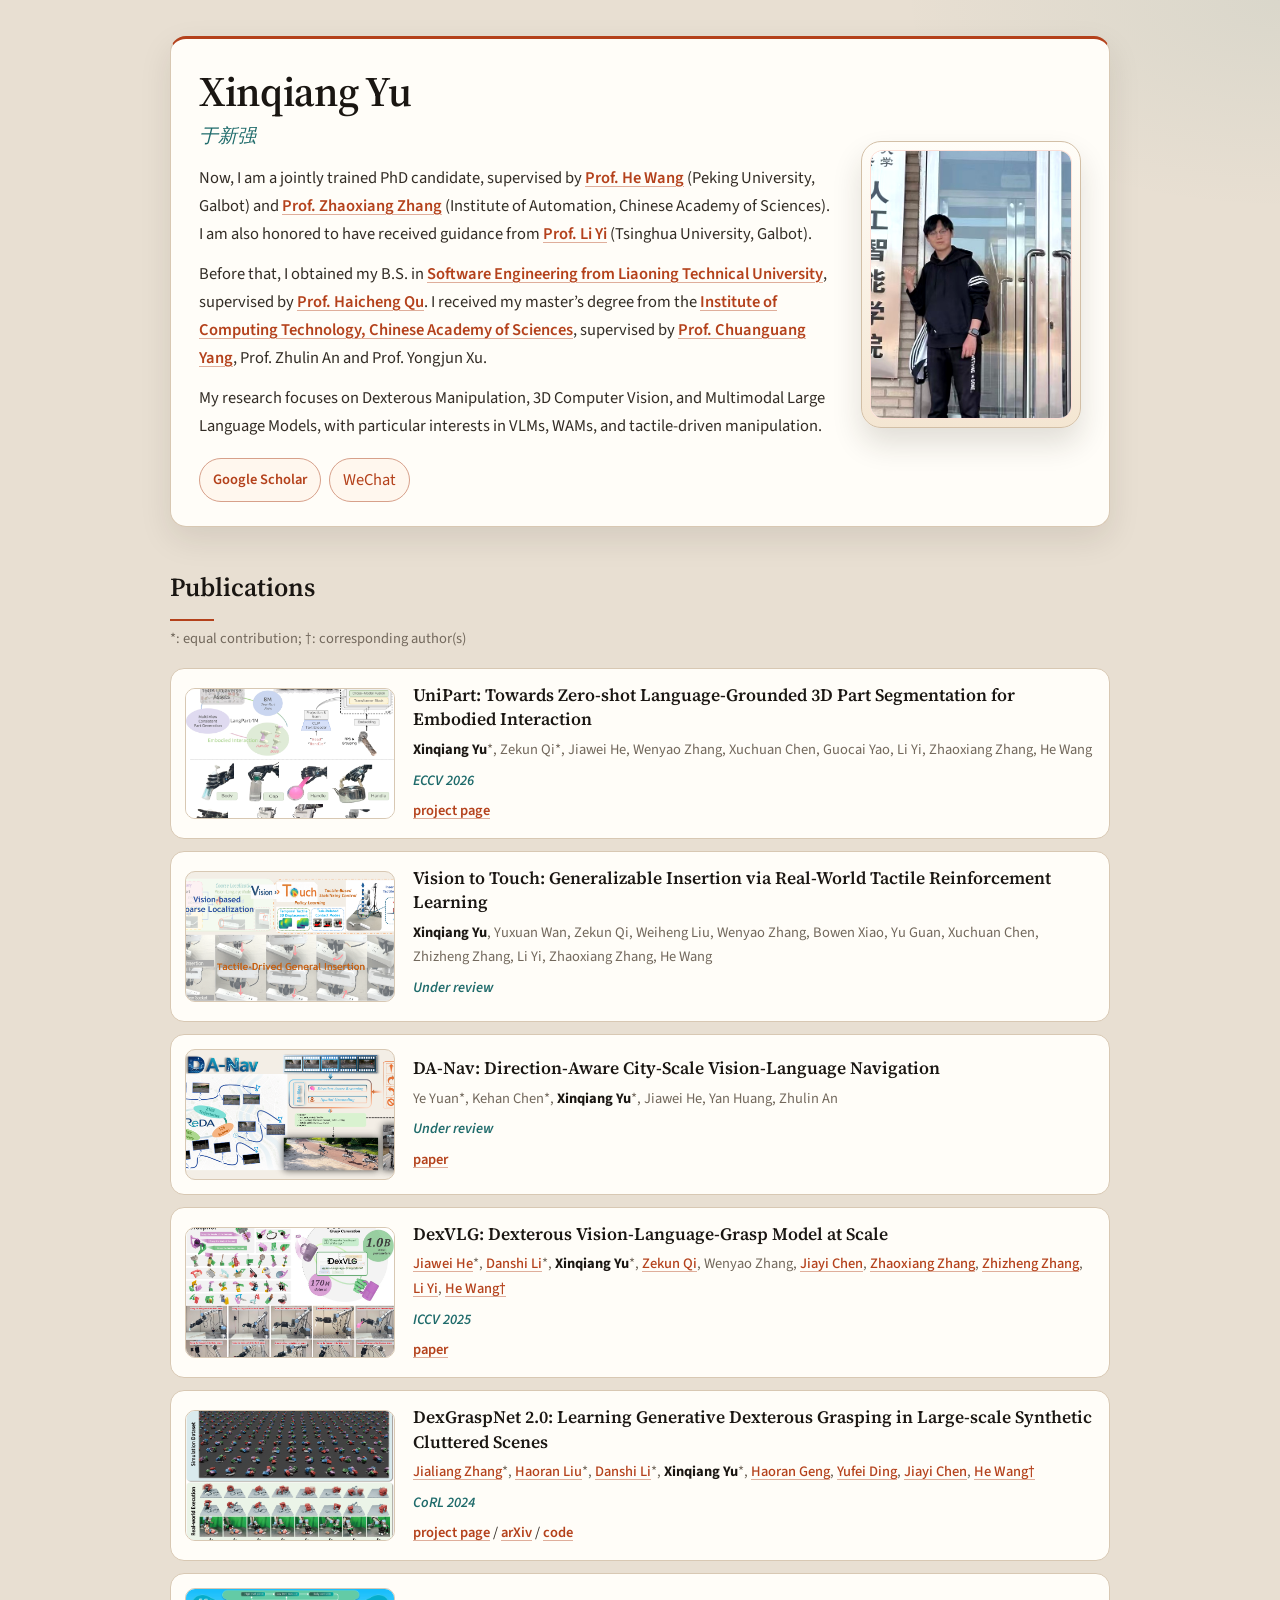
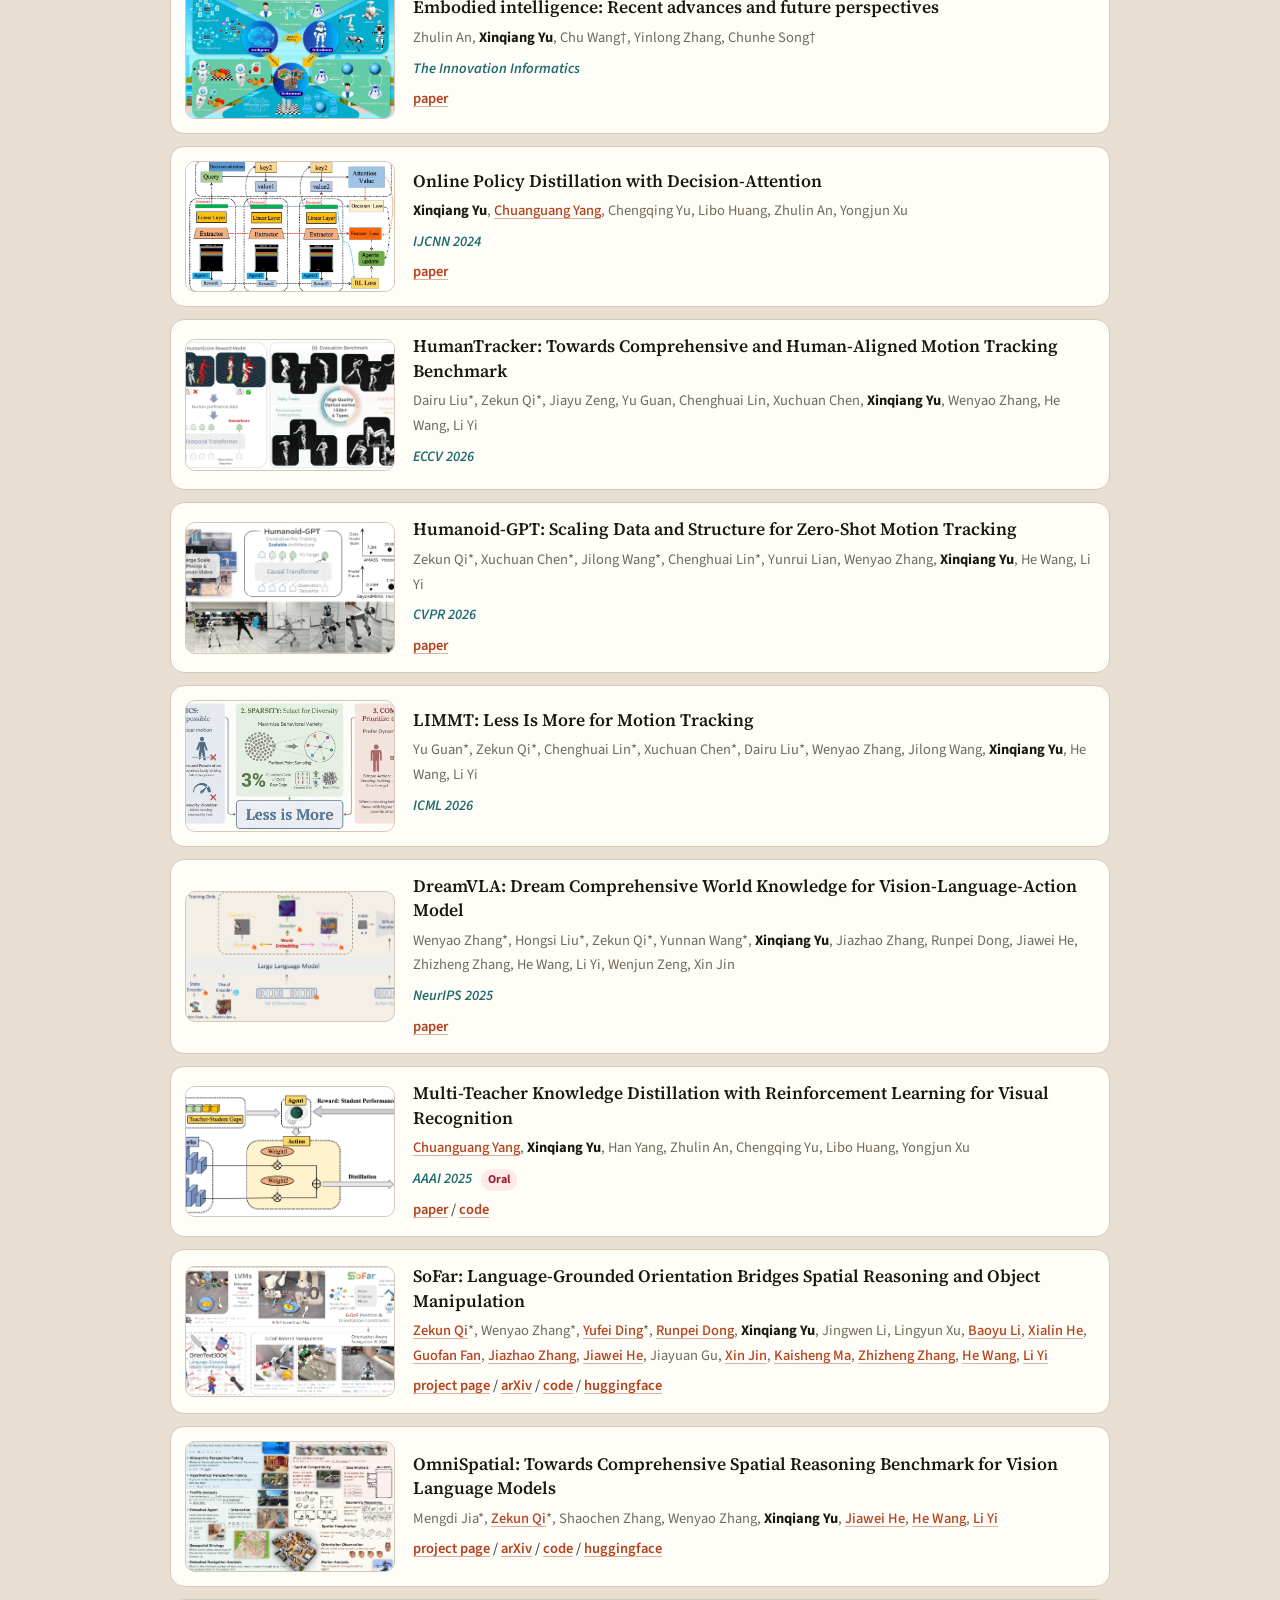
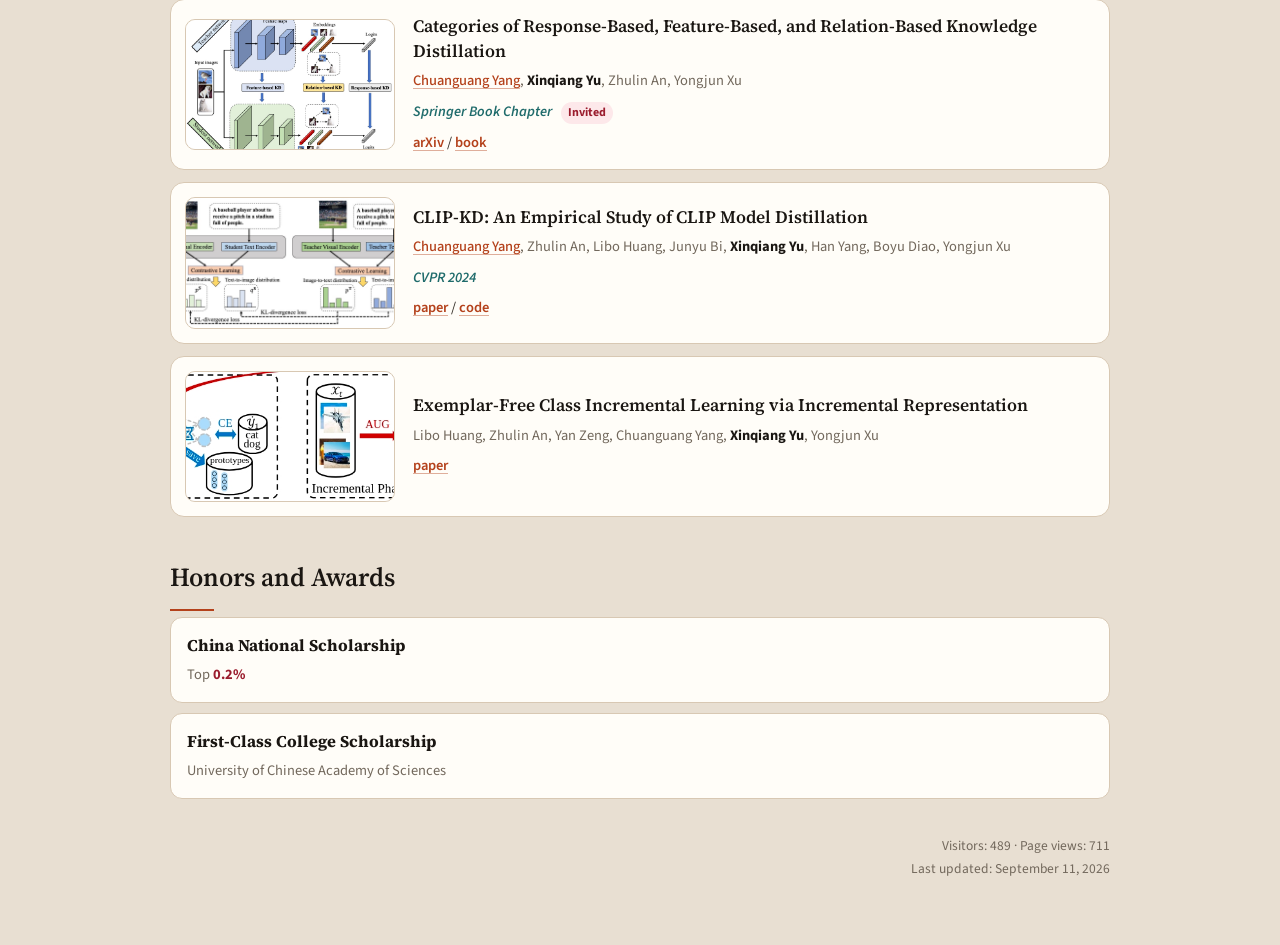
==== index.html @ a18b8868 "Remove the Under review label from SoFar and OmniSpatial. Co-authored-by: Cursor <cursoragent@cursor" ====
<!DOCTYPE html>
<html lang="en">
<head>
  <meta charset="utf-8">
  <meta name="viewport" content="width=device-width, initial-scale=1">
  <title>Xinqiang Yu | 于新强</title>
  <meta name="author" content="Xinqiang Yu">
  <meta name="description" content="Personal homepage of Xinqiang Yu, a jointly trained PhD candidate working on dexterous manipulation, 3D vision, and multimodal models.">
  <link rel="preconnect" href="https://fonts.googleapis.com">
  <link rel="preconnect" href="https://fonts.gstatic.com" crossorigin>
  <link href="https://fonts.googleapis.com/css2?family=Source+Sans+3:ital,wght@0,400;0,600;0,700;1,400&family=Source+Serif+4:opsz,ital,wght@8..60,0,480;8..60,0,600;8..60,0,700;8..60,1,480&display=swap" rel="stylesheet">
  <link rel="stylesheet" href="stylesheet.css?v=8">
</head>
<body>
  <div class="page">
    <header class="hero">
      <div class="bio">
        <h1 class="name">Xinqiang Yu</h1>
        <p class="cname">于新强</p>
        <p>Now, I am a jointly trained PhD candidate, supervised by <a href="https://hughw19.github.io">Prof. He Wang</a> (Peking University, Galbot) and <a href="https://zhaoxiangzhang.net">Prof. Zhaoxiang Zhang</a> (Institute of Automation, Chinese Academy of Sciences). I am also honored to have received guidance from <a href="https://ericyi.github.io/">Prof. Li Yi</a> (Tsinghua University, Galbot).</p>
        <p>Before that, I obtained my B.S. in <a href="https://rjxy.lntu.edu.cn">Software Engineering from Liaoning Technical University</a>, supervised by <a href="https://rjxy.lntu.edu.cn/info/1125/1696.htm">Prof. Haicheng Qu</a>. I received my master’s degree from the <a href="http://www.ict.ac.cn">Institute of Computing Technology, Chinese Academy of Sciences</a>, supervised by <a href="https://winycg.github.io">Prof. Chuanguang Yang</a>, Prof. Zhulin An and Prof. Yongjun Xu.</p>
        <p>My research focuses on Dexterous Manipulation, 3D Computer Vision, and Multimodal Large Language Models, with particular interests in VLMs, WAMs, and tactile-driven manipulation.</p>
        <div class="contacts">
          <a class="chip" href="https://scholar.google.com/citations?user=sD_nRaoAAAAJ&hl=en" target="_blank" rel="noopener">Google Scholar</a>
          <button class="chip" type="button" id="wechat-open">WeChat</button>
        </div>
      </div>
      <aside class="portrait">
        <a class="portrait-frame" href="images/me.jpg"><img class="me" src="images/me-card.jpg" alt="Portrait of Xinqiang Yu"></a>
      </aside>
    </header>

    <section>
      <h2>Publications</h2>
      <p class="hint">*: equal contribution; †: corresponding author(s)</p>

      <article class="paper">
        <img class="thumb" src="images/UniPart.jpg" alt="UniPart">
        <div>
          <span class="papertitle">UniPart: Towards Zero-shot Language-Grounded 3D Part Segmentation for Embodied Interaction</span>
          <p class="paper-authors"><strong>Xinqiang Yu</strong>*, Zekun Qi*, Jiawei He, Wenyao Zhang, Xuchuan Chen, Guocai Yao, Li Yi, Zhaoxiang Zhang, He Wang</p>
          <p class="paper-meta"><span class="venue">ECCV 2026</span></p>
          <p class="paper-links"><a href="https://xinqiangyu.github.io/UniPart/">project page</a></p>
        </div>
      </article>

      <article class="paper">
        <img class="thumb" src="images/v2t.png" alt="Vision to Touch">
        <div>
          <span class="papertitle">Vision to Touch: Generalizable Insertion via Real-World Tactile Reinforcement Learning</span>
          <p class="paper-authors"><strong>Xinqiang Yu</strong>, Yuxuan Wan, Zekun Qi, Weiheng Liu, Wenyao Zhang, Bowen Xiao, Yu Guan, Xuchuan Chen, Zhizheng Zhang, Li Yi, Zhaoxiang Zhang, He Wang</p>
          <p class="paper-meta"><span class="venue">Under review</span></p>
        </div>
      </article>

      <article class="paper">
        <img class="thumb" src="images/da_nav.png" alt="DA-Nav">
        <div>
          <span class="papertitle">DA-Nav: Direction-Aware City-Scale Vision-Language Navigation</span>
          <p class="paper-authors">Ye Yuan*, Kehan Chen*, <strong>Xinqiang Yu</strong>*, Jiawei He, Yan Huang, Zhulin An</p>
          <p class="paper-meta"><span class="venue">Under review</span></p>
          <p class="paper-links"><a href="https://arxiv.org/pdf/2607.11638">paper</a></p>
        </div>
      </article>

      <article class="paper">
        <img class="thumb" src="images/dexvlg.png" alt="DexVLG">
        <div>
          <span class="papertitle">DexVLG: Dexterous Vision-Language-Grasp Model at Scale</span>
          <p class="paper-authors"><a href="https://jiaweihe.com">Jiawei He</a>*, <a href="https://danshi-li.github.io/personal-website/">Danshi Li</a>*, <strong>Xinqiang Yu</strong>*, <a href="https://qizekun.github.io/">Zekun Qi</a>, Wenyao Zhang, <a href="https://jychen18.github.io">Jiayi Chen</a>, <a href="https://zhaoxiangzhang.net">Zhaoxiang Zhang</a>, <a href="https://scholar.google.com/citations?user=X7M0I8kAAAAJ&hl=en">Zhizheng Zhang</a>, <a href="https://ericyi.github.io/">Li Yi</a>, <a href="https://hughw19.github.io/">He Wang†</a></p>
          <p class="paper-meta"><span class="venue">ICCV 2025</span></p>
          <p class="paper-links"><a href="https://arxiv.org/abs/2507.02747">paper</a></p>
        </div>
      </article>

      <article class="paper">
        <img class="thumb" src="images/DexGraspNet2.png" alt="DexGraspNet 2.0">
        <div>
          <span class="papertitle">DexGraspNet 2.0: Learning Generative Dexterous Grasping in Large-scale Synthetic Cluttered Scenes</span>
          <p class="paper-authors"><a href="https://mzhmxzh.github.io/">Jialiang Zhang</a>*, <a href="https://lhrrhl0419.github.io/">Haoran Liu</a>*, <a href="https://danshi-li.github.io/personal-website/">Danshi Li</a>*, <strong>Xinqiang Yu</strong>*, <a href="https://geng-haoran.github.io">Haoran Geng</a>, <a href="https://selina2023.github.io">Yufei Ding</a>, <a href="https://jychen18.github.io">Jiayi Chen</a>, <a href="https://hughw19.github.io/">He Wang†</a></p>
          <p class="paper-meta"><span class="venue">CoRL 2024</span></p>
          <p class="paper-links">
            <a href="https://pku-epic.github.io/DexGraspNet2.0/">project page</a> /
            <a href="https://arxiv.org/abs/2410.23004">arXiv</a> /
            <a href="https://github.com/PKU-EPIC/DexGraspNet2">code</a>
          </p>
        </div>
      </article>

      <article class="paper">
        <img class="thumb" src="images/eat_teaser.png" alt="Embodied intelligence">
        <div>
          <span class="papertitle">Embodied intelligence: Recent advances and future perspectives</span>
          <p class="paper-authors">Zhulin An, <strong>Xinqiang Yu</strong>, Chu Wang†, Yinlong Zhang, Chunhe Song†</p>
          <p class="paper-meta"><span class="venue">The Innovation Informatics</span></p>
          <p class="paper-links"><a href="https://www.the-innovation.org/article/doi/10.59717/j.xinn-inform.2025.100008">paper</a></p>
        </div>
      </article>

      <article class="paper">
        <img class="thumb" src="images/OPD.jpg" alt="Online Policy Distillation">
        <div>
          <span class="papertitle">Online Policy Distillation with Decision-Attention</span>
          <p class="paper-authors"><strong>Xinqiang Yu</strong>, <a href="https://winycg.github.io">Chuanguang Yang</a>, Chengqing Yu, Libo Huang, Zhulin An, Yongjun Xu</p>
          <p class="paper-meta"><span class="venue">IJCNN 2024</span></p>
          <p class="paper-links"><a href="https://arxiv.org/pdf/2406.05488">paper</a></p>
        </div>
      </article>

      <article class="paper">
        <img class="thumb" src="images/HuamnTracker.jpg" alt="HumanTracker">
        <div>
          <span class="papertitle">HumanTracker: Towards Comprehensive and Human-Aligned Motion Tracking Benchmark</span>
          <p class="paper-authors">Dairu Liu*, Zekun Qi*, Jiayu Zeng, Yu Guan, Chenghuai Lin, Xuchuan Chen, <strong>Xinqiang Yu</strong>, Wenyao Zhang, He Wang, Li Yi</p>
          <p class="paper-meta"><span class="venue">ECCV 2026</span></p>
        </div>
      </article>

      <article class="paper">
        <img class="thumb" src="images/humanoidgpt.jpg" alt="Humanoid-GPT">
        <div>
          <span class="papertitle">Humanoid-GPT: Scaling Data and Structure for Zero-Shot Motion Tracking</span>
          <p class="paper-authors">Zekun Qi*, Xuchuan Chen*, Jilong Wang*, Chenghuai Lin*, Yunrui Lian, Wenyao Zhang, <strong>Xinqiang Yu</strong>, He Wang, Li Yi</p>
          <p class="paper-meta"><span class="venue">CVPR 2026</span></p>
          <p class="paper-links"><a href="https://arxiv.org/pdf/2606.03985">paper</a></p>
        </div>
      </article>

      <article class="paper">
        <img class="thumb" src="images/limmit.jpg" alt="LIMMT">
        <div>
          <span class="papertitle">LIMMT: Less Is More for Motion Tracking</span>
          <p class="paper-authors">Yu Guan*, Zekun Qi*, Chenghuai Lin*, Xuchuan Chen*, Dairu Liu*, Wenyao Zhang, Jilong Wang, <strong>Xinqiang Yu</strong>, He Wang, Li Yi</p>
          <p class="paper-meta"><span class="venue">ICML 2026</span></p>
        </div>
      </article>

      <article class="paper">
        <img class="thumb" src="images/dreamvla.png" alt="DreamVLA">
        <div>
          <span class="papertitle">DreamVLA: Dream Comprehensive World Knowledge for Vision-Language-Action Model</span>
          <p class="paper-authors">Wenyao Zhang*, Hongsi Liu*, Zekun Qi*, Yunnan Wang*, <strong>Xinqiang Yu</strong>, Jiazhao Zhang, Runpei Dong, Jiawei He, Zhizheng Zhang, He Wang, Li Yi, Wenjun Zeng, Xin Jin</p>
          <p class="paper-meta"><span class="venue">NeurIPS 2025</span></p>
          <p class="paper-links"><a href="https://arxiv.org/abs/2507.04447">paper</a></p>
        </div>
      </article>

      <article class="paper">
        <img class="thumb" src="images/MTKD_RL.png" alt="MTKD-RL">
        <div>
          <span class="papertitle">Multi-Teacher Knowledge Distillation with Reinforcement Learning for Visual Recognition</span>
          <p class="paper-authors"><a href="https://winycg.github.io">Chuanguang Yang</a>, <strong>Xinqiang Yu</strong>, Han Yang, Zhulin An, Chengqing Yu, Libo Huang, Yongjun Xu</p>
          <p class="paper-meta"><span class="venue">AAAI 2025</span> <span class="tag">Oral</span></p>
          <p class="paper-links">
            <a href="https://ojs.aaai.org/index.php/AAAI/article/view/32990/35145">paper</a> /
            <a href="https://github.com/winycg/MTKD-RL">code</a>
          </p>
        </div>
      </article>

      <article class="paper">
        <img class="thumb" src="images/sofar.png" alt="SoFar">
        <div>
          <span class="papertitle">SoFar: Language-Grounded Orientation Bridges Spatial Reasoning and Object Manipulation</span>
          <p class="paper-authors"><a href="https://qizekun.github.io/">Zekun Qi</a>*, Wenyao Zhang*, <a href="https://selina2023.github.io/">Yufei Ding</a>*, <a href="https://runpeidong.web.illinois.edu/">Runpei Dong</a>, <strong>Xinqiang Yu</strong>, Jingwen Li, Lingyun Xu, <a href="https://baoyuli.github.io/">Baoyu Li</a>, <a href="https://xialin-he.github.io/">Xialin He</a>, <a href="https://github.com/Asterisci/">Guofan Fan</a>, <a href="https://jzhzhang.github.io/">Jiazhao Zhang</a>, <a href="https://jiaweihe.com">Jiawei He</a>, Jiayuan Gu, <a href="http://home.ustc.edu.cn/~jinxustc/">Xin Jin</a>, <a href="http://group.iiis.tsinghua.edu.cn/~maks/leader.html">Kaisheng Ma</a>, <a href="https://scholar.google.com/citations?user=X7M0I8kAAAAJ&hl=en">Zhizheng Zhang</a>, <a href="https://hughw19.github.io/">He Wang</a>, <a href="https://ericyi.github.io/">Li Yi</a></p>
          <p class="paper-links">
            <a href="https://qizekun.github.io/sofar/">project page</a> /
            <a href="https://arxiv.org/abs/2502.13143">arXiv</a> /
            <a href="https://github.com/qizekun/SoFar">code</a> /
            <a href="https://huggingface.co/collections/qizekun/sofar-67b511129d3146d28cea9920">huggingface</a>
          </p>
        </div>
      </article>

      <article class="paper">
        <img class="thumb" src="images/omnispatial.jpg" alt="OmniSpatial">
        <div>
          <span class="papertitle">OmniSpatial: Towards Comprehensive Spatial Reasoning Benchmark for Vision Language Models</span>
          <p class="paper-authors">Mengdi Jia*, <a href="https://qizekun.github.io">Zekun Qi</a>*, Shaochen Zhang, Wenyao Zhang, <strong>Xinqiang Yu</strong>, <a href="https://jiaweihe.com">Jiawei He</a>, <a href="https://hughw19.github.io/">He Wang</a>, <a href="https://ericyi.github.io/">Li Yi</a></p>
          <p class="paper-links">
            <a href="https://qizekun.github.io/omnispatial/">project page</a> /
            <a href="https://arxiv.org/abs/2506.03135">arXiv</a> /
            <a href="https://github.com/qizekun/OmniSpatial">code</a> /
            <a href="https://huggingface.co/datasets/qizekun/OmniSpatial">huggingface</a>
          </p>
        </div>
      </article>

      <article class="paper">
        <img class="thumb" src="images/Springer_2023_survey.jpg" alt="Knowledge distillation survey">
        <div>
          <span class="papertitle">Categories of Response-Based, Feature-Based, and Relation-Based Knowledge Distillation</span>
          <p class="paper-authors"><a href="https://winycg.github.io">Chuanguang Yang</a>, <strong>Xinqiang Yu</strong>, Zhulin An, Yongjun Xu</p>
          <p class="paper-meta"><span class="venue">Springer Book Chapter</span> <span class="tag">Invited</span></p>
          <p class="paper-links">
            <a href="https://arxiv.org/pdf/2306.10687.pdf">arXiv</a> /
            <a href="https://link.springer.com/book/10.1007/978-3-031-32095-8">book</a>
          </p>
        </div>
      </article>

      <article class="paper">
        <img class="thumb" src="images/CLIP_KD.jpg" alt="CLIP-KD">
        <div>
          <span class="papertitle">CLIP-KD: An Empirical Study of CLIP Model Distillation</span>
          <p class="paper-authors"><a href="https://winycg.github.io">Chuanguang Yang</a>, Zhulin An, Libo Huang, Junyu Bi, <strong>Xinqiang Yu</strong>, Han Yang, Boyu Diao, Yongjun Xu</p>
          <p class="paper-meta"><span class="venue">CVPR 2024</span></p>
          <p class="paper-links">
            <a href="https://openaccess.thecvf.com/content/CVPR2024/papers/Yang_CLIP-KD_An_Empirical_Study_of_CLIP_Model_Distillation_CVPR_2024_paper.pdf">paper</a> /
            <a href="https://github.com/winycg/CLIP-KD">code</a>
          </p>
        </div>
      </article>

      <article class="paper">
        <img class="thumb" src="images/IL.png" alt="Incremental Representation">
        <div>
          <span class="papertitle">Exemplar-Free Class Incremental Learning via Incremental Representation</span>
          <p class="paper-authors">Libo Huang, Zhulin An, Yan Zeng, Chuanguang Yang, <strong>Xinqiang Yu</strong>, Yongjun Xu</p>
          <p class="paper-links"><a href="https://arxiv.org/pdf/2403.16221">paper</a></p>
        </div>
      </article>
    </section>

    <section>
      <h2>Honors and Awards</h2>
      <div class="awards">
        <div class="award">
          <b>China National Scholarship</b>
          <span>Top <span class="hot">0.2%</span></span>
        </div>
        <div class="award">
          <b>First-Class College Scholarship</b>
          <span>University of Chinese Academy of Sciences</span>
        </div>
      </div>
    </section>

    <footer>
      Visitors: <span id="busuanzi_value_site_uv">--</span> ·
      Page views: <span id="busuanzi_value_site_pv">--</span><br>
      Last updated: September 11, 2026
    </footer>
  </div>

  <div class="wechat-modal" id="wechat-modal" hidden>
    <div class="wechat-dialog" role="dialog" aria-modal="true" aria-labelledby="wechat-title">
      <button class="wechat-close" type="button" id="wechat-close" aria-label="Close">×</button>
      <p id="wechat-title">WeChat</p>
      <img src="images/wechat.jpg" alt="WeChat QR code of Xinqiang Yu">
      <span>Scan to add me on WeChat</span>
    </div>
  </div>

  <script>
    (function () {
      var modal = document.getElementById("wechat-modal");
      var openBtn = document.getElementById("wechat-open");
      var closeBtn = document.getElementById("wechat-close");
      function openModal() { modal.hidden = false; }
      function closeModal() { modal.hidden = true; }
      openBtn.addEventListener("click", openModal);
      closeBtn.addEventListener("click", closeModal);
      modal.addEventListener("click", function (event) {
        if (event.target === modal) closeModal();
      });
      document.addEventListener("keydown", function (event) {
        if (event.key === "Escape") closeModal();
      });
    })();
  </script>
  <script>
    (function () {
      var uv = document.getElementById("busuanzi_value_site_uv");
      var pv = document.getElementById("busuanzi_value_site_pv");
      // Busuanzi keys by hostname; 127.0.0.1 is a shared public bucket.
      if (location.hostname !== "xinqiangyu.github.io") {
        if (uv) uv.textContent = "489";
        if (pv) pv.textContent = "711";
        return;
      }
      var s = document.createElement("script");
      s.async = true;
      s.src = "//busuanzi.ibruce.info/busuanzi/2.3/busuanzi.pure.mini.js";
      document.body.appendChild(s);
    })();
  </script>
</body>
</html>
---- stylesheet.css ----
:root {
  --paper: #e8dfd2;
  --card: #fffdf8;
  --ink: #1a1612;
  --body: #322c25;
  --muted: #72685c;
  --line: #d8c8b3;
  --link: #b4411b;
  --link-hover: #7d2c12;
  --accent: #1f6b6b;
  --accent-soft: #e7f2f1;
  --chip: #fff7ee;
  --good: #9b1d2e;
  --shadow: rgba(42, 32, 22, 0.1);
}

* { box-sizing: border-box; }

html, body {
  margin: 0;
  padding: 0;
  background-color: var(--paper);
  background-image:
    radial-gradient(900px 460px at 0% -8%, rgba(180, 65, 27, 0.08), transparent 55%),
    radial-gradient(760px 420px at 100% 0%, rgba(31, 107, 107, 0.07), transparent 50%);
  color: var(--body);
  font-family: "Source Sans 3", "Helvetica Neue", Helvetica, Arial, sans-serif;
  font-size: 16.5px;
  line-height: 1.7;
}

a {
  color: var(--link);
  font-weight: 500;
  text-decoration: underline;
  text-decoration-color: rgba(180, 65, 27, 0.42);
  text-decoration-thickness: 1px;
  text-underline-offset: 3px;
}

.bio a,
.paper-links a {
  font-weight: 600;
}

a:hover {
  color: var(--link-hover);
  text-decoration-color: currentColor;
}

.page {
  max-width: 980px;
  margin: 0 auto;
  padding: 36px 20px 64px;
}

.hero {
  display: grid;
  grid-template-columns: minmax(0, 1fr) 220px;
  gap: 28px;
  align-items: center;
  background: var(--card);
  border: 1px solid var(--line);
  border-top: 3px solid var(--link);
  border-radius: 16px;
  padding: 28px 28px 24px;
  box-shadow: 0 12px 32px var(--shadow);
}

.name {
  font-family: "Source Serif 4", Georgia, "Times New Roman", serif;
  font-size: clamp(32px, 4vw, 42px);
  font-weight: 600;
  line-height: 1.15;
  letter-spacing: -0.02em;
  color: var(--ink);
  margin: 0 0 4px;
}

.cname {
  font-family: "Source Serif 4", Georgia, serif;
  font-style: italic;
  font-size: 19px;
  color: var(--accent);
  margin: 0 0 18px;
}

.bio p {
  margin: 0 0 12px;
}

.bio p:last-child { margin-bottom: 0; }

.contacts {
  display: flex;
  flex-wrap: wrap;
  gap: 8px;
  margin-top: 18px;
}

.chip {
  display: inline-flex;
  align-items: center;
  gap: 7px;
  padding: 7px 13px;
  border-radius: 999px;
  background: var(--chip);
  border: 1px solid #d7a08a;
  color: var(--link);
  font-weight: 600;
  font-size: 14.5px;
  text-decoration: none;
}

button.chip {
  font: inherit;
  cursor: pointer;
}

.chip:hover {
  background: var(--link);
  border-color: var(--link);
  color: #fff;
  text-decoration: none;
}

.portrait {
  text-align: center;
}

.portrait-frame {
  display: block;
  padding: 8px;
  color: inherit;
  text-decoration: none;
  background: linear-gradient(180deg, #fffdf8 0%, #f4e6d2 100%);
  border: 1px solid #d2bfa6;
  border-radius: 20px;
  box-shadow:
    0 1px 0 rgba(255, 253, 248, 0.9) inset,
    0 16px 30px rgba(42, 32, 22, 0.14);
}

.portrait img.me {
  width: 100%;
  aspect-ratio: 3 / 4;
  object-fit: cover;
  object-position: center 18%;
  display: block;
  border-radius: 13px;
  border: 1px solid rgba(180, 65, 27, 0.22);
  background: #fff;
  filter: contrast(1.05) saturate(1.06) brightness(1.03);
}

.wechat-modal {
  position: fixed;
  inset: 0;
  z-index: 20;
  display: flex;
  align-items: center;
  justify-content: center;
  padding: 20px;
  background: rgba(26, 22, 18, 0.48);
}

.wechat-modal[hidden] { display: none; }

.wechat-dialog {
  position: relative;
  width: min(320px, 100%);
  background: var(--card);
  border-radius: 16px;
  padding: 22px 20px 18px;
  text-align: center;
  box-shadow: 0 16px 40px rgba(26, 22, 18, 0.22);
}

.wechat-dialog p {
  margin: 0 0 12px;
  font-family: "Source Serif 4", Georgia, serif;
  font-weight: 700;
  color: var(--ink);
}

.wechat-dialog img {
  width: 100%;
  display: block;
  border-radius: 10px;
}

.wechat-dialog span {
  display: block;
  margin-top: 10px;
  color: var(--muted);
  font-size: 14px;
}

.wechat-close {
  position: absolute;
  top: 8px;
  right: 10px;
  border: 0;
  background: transparent;
  font-size: 24px;
  line-height: 1;
  color: var(--muted);
  cursor: pointer;
}

section {
  margin-top: 38px;
}

h2 {
  font-family: "Source Serif 4", Georgia, serif;
  font-size: 26px;
  font-weight: 600;
  color: var(--ink);
  margin: 0 0 6px;
  padding-bottom: 0;
  border-bottom: 0;
}

h2::after {
  content: "";
  display: block;
  width: 44px;
  height: 2px;
  margin-top: 10px;
  background: var(--link);
}

.hint {
  color: var(--muted);
  font-size: 14.5px;
  margin: 0 0 16px;
}

.paper {
  display: grid;
  grid-template-columns: 210px minmax(0, 1fr);
  gap: 18px;
  align-items: center;
  background: var(--card);
  border: 1px solid var(--line);
  border-radius: 14px;
  padding: 14px;
  margin: 0 0 12px;
  transition: box-shadow .18s ease, transform .18s ease;
}

.paper:hover {
  box-shadow: 0 12px 26px var(--shadow);
  transform: translateY(-1px);
}

.paper img.thumb {
  width: 100%;
  aspect-ratio: 16 / 10;
  object-fit: cover;
  border-radius: 10px;
  border: 1px solid var(--line);
  background: #f3eee6;
}

.papertitle {
  display: block;
  font-family: "Source Serif 4", Georgia, serif;
  font-weight: 600;
  font-size: 17.5px;
  line-height: 1.4;
  color: var(--ink);
  margin-bottom: 6px;
}

.paper-authors, .paper-meta {
  margin: 0 0 6px;
  color: var(--muted);
  font-size: 14.5px;
}

.paper-authors strong { color: var(--ink); font-weight: 700; }

.venue {
  color: var(--accent);
  font-style: italic;
  font-weight: 600;
}

.tag {
  display: inline-block;
  margin-left: 6px;
  padding: 1px 7px;
  border-radius: 999px;
  background: #fde8ea;
  color: var(--good);
  font-size: 12px;
  font-weight: 700;
  font-style: normal;
}

.paper-links {
  margin: 4px 0 0;
  font-size: 14.5px;
}

.awards {
  display: grid;
  gap: 10px;
}

.award {
  background: var(--card);
  border: 1px solid var(--line);
  border-radius: 12px;
  padding: 14px 16px;
}

.award b {
  display: block;
  color: var(--ink);
  font-family: "Source Serif 4", Georgia, serif;
}

.award span { color: var(--muted); font-size: 14.5px; }
.award .hot { color: var(--good); font-weight: 700; }

footer {
  margin-top: 36px;
  color: var(--muted);
  font-size: 13.5px;
  text-align: right;
}

@media (max-width: 760px) {
  .hero, .paper {
    grid-template-columns: 1fr;
  }

  .portrait {
    max-width: 240px;
    margin: 0 auto;
  }
}
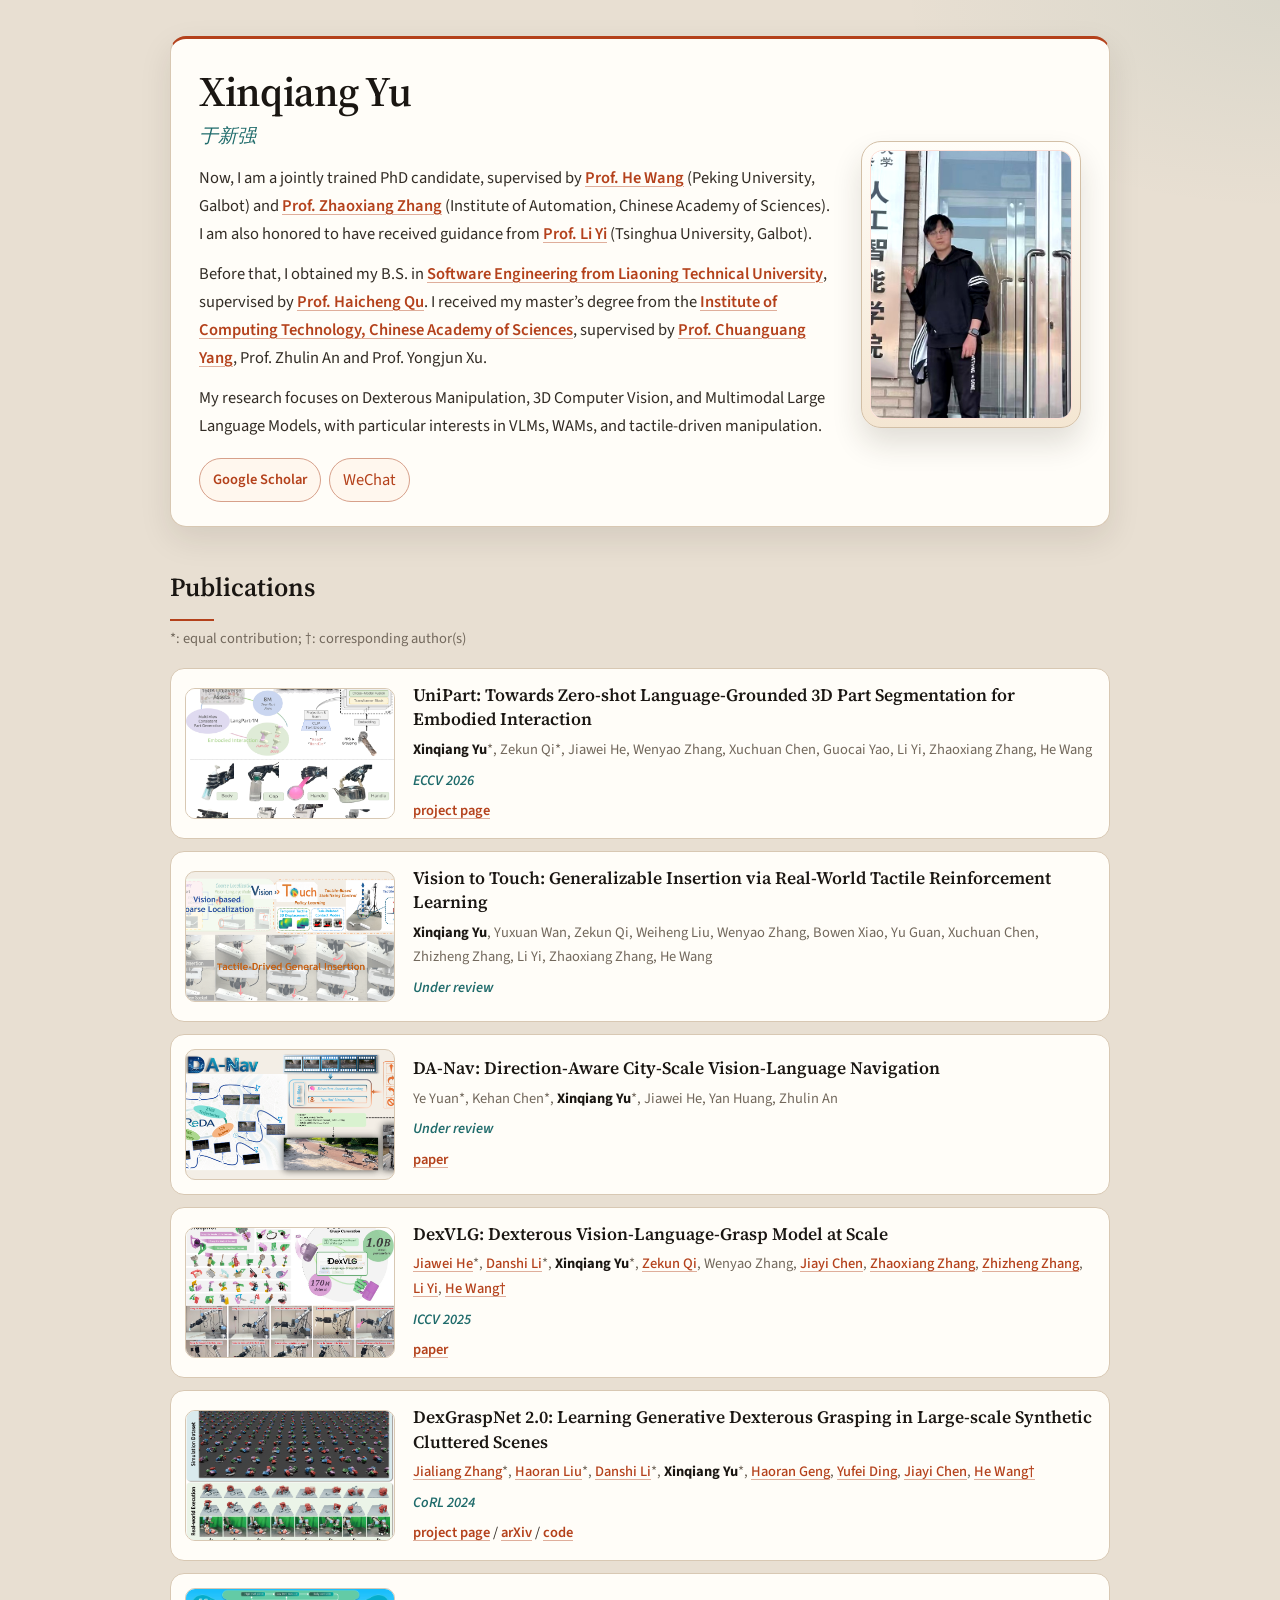
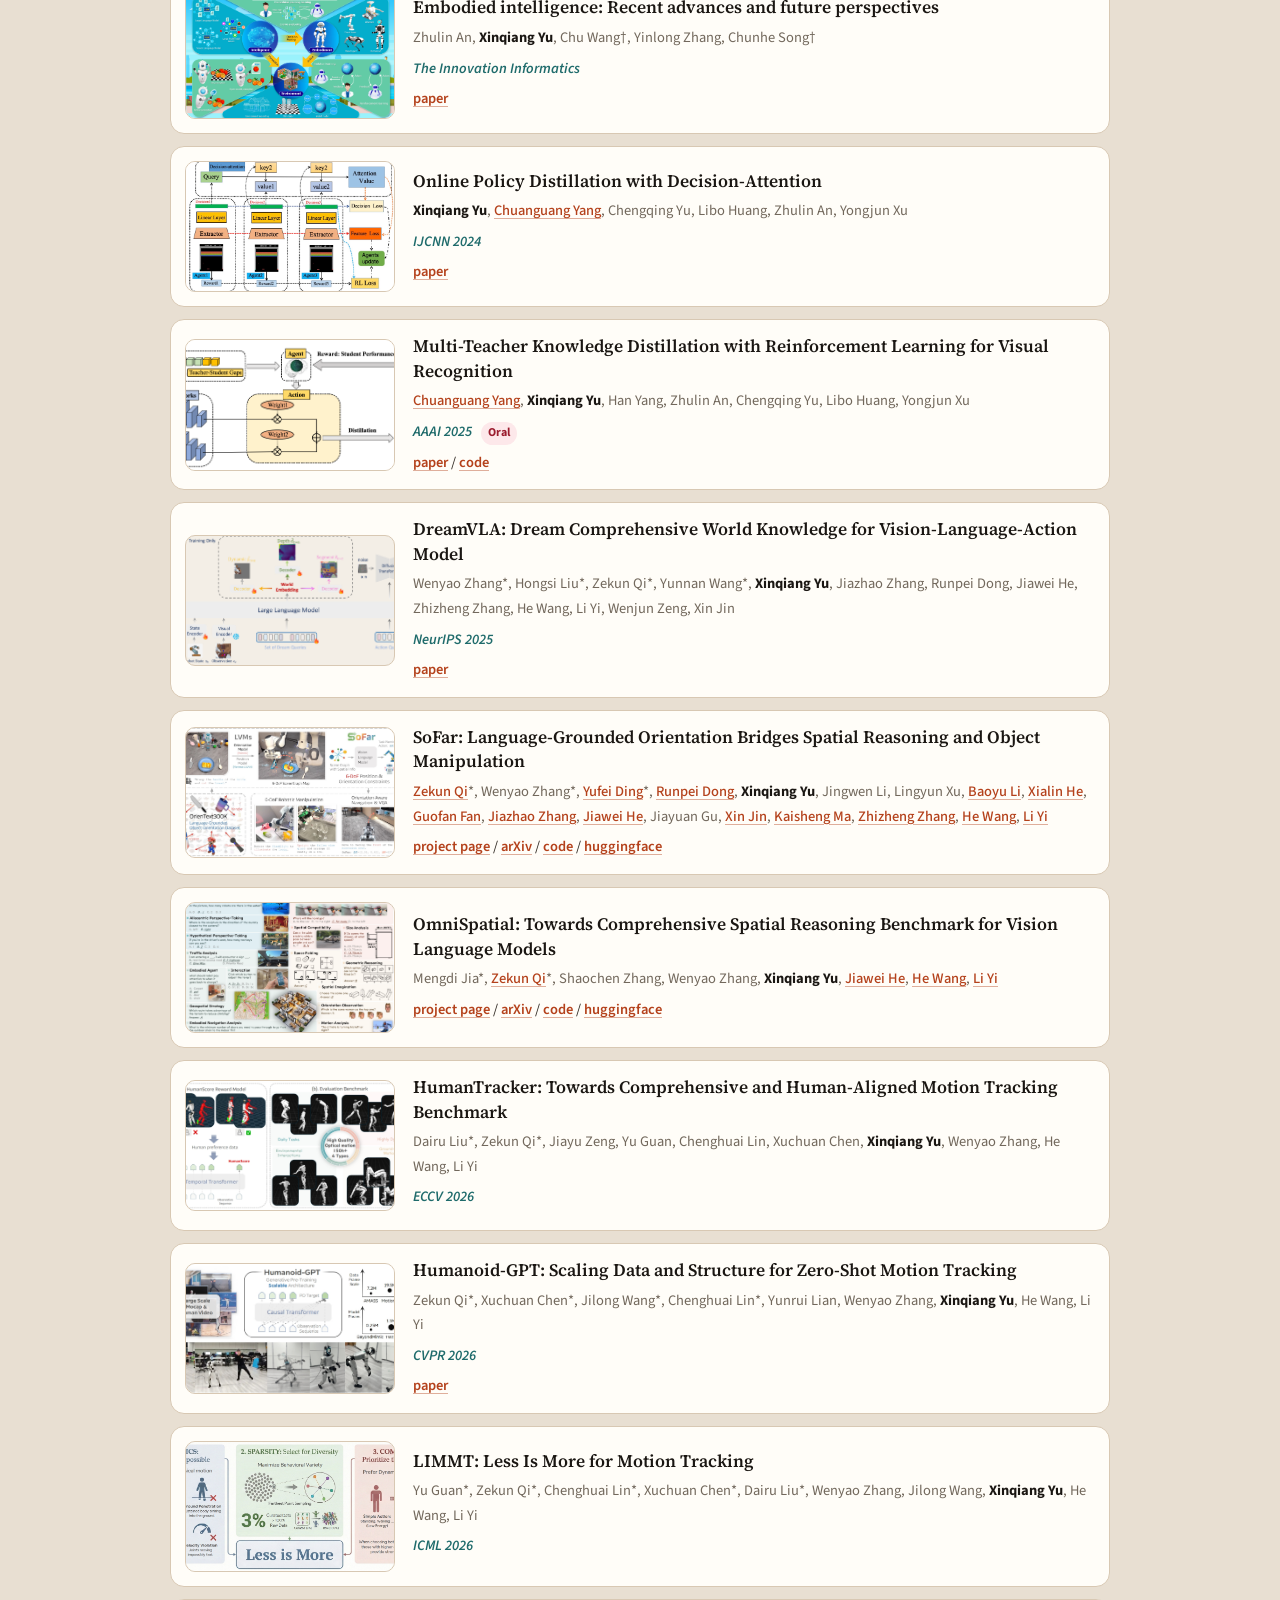
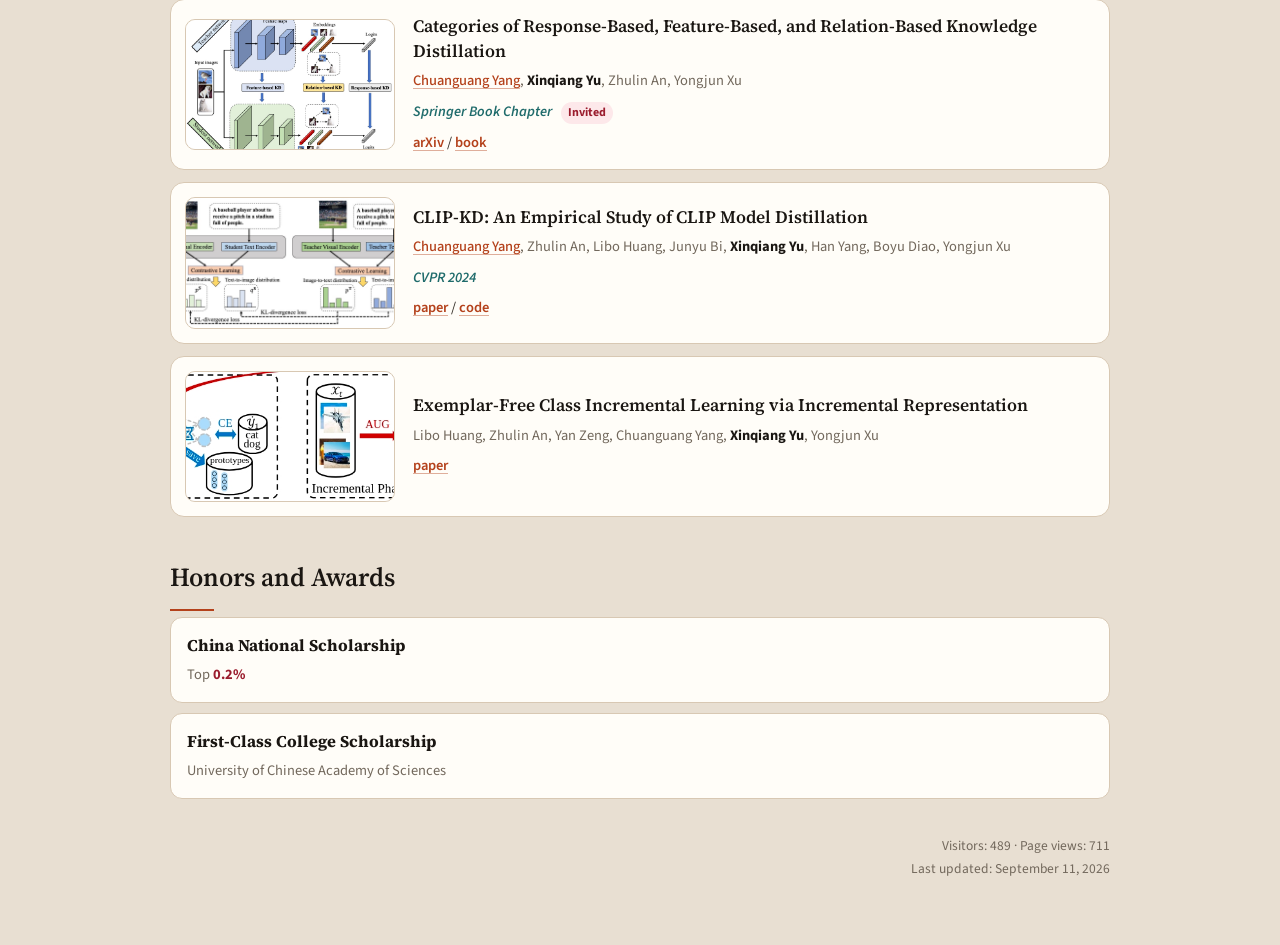
==== commit 78cceb1a: "Move MTKD-RL, DreamVLA, SoFar, and OmniSpatial up in the paper list. Co-authored-by: Cursor <cursora" ====
--- a/index.html
+++ b/index.html
@@ -108,6 +108,57 @@
       </article>
 
       <article class="paper">
+        <img class="thumb" src="images/MTKD_RL.png" alt="MTKD-RL">
+        <div>
+          <span class="papertitle">Multi-Teacher Knowledge Distillation with Reinforcement Learning for Visual Recognition</span>
+          <p class="paper-authors"><a href="https://winycg.github.io">Chuanguang Yang</a>, <strong>Xinqiang Yu</strong>, Han Yang, Zhulin An, Chengqing Yu, Libo Huang, Yongjun Xu</p>
+          <p class="paper-meta"><span class="venue">AAAI 2025</span> <span class="tag">Oral</span></p>
+          <p class="paper-links">
+            <a href="https://ojs.aaai.org/index.php/AAAI/article/view/32990/35145">paper</a> /
+            <a href="https://github.com/winycg/MTKD-RL">code</a>
+          </p>
+        </div>
+      </article>
+
+      <article class="paper">
+        <img class="thumb" src="images/dreamvla.png" alt="DreamVLA">
+        <div>
+          <span class="papertitle">DreamVLA: Dream Comprehensive World Knowledge for Vision-Language-Action Model</span>
+          <p class="paper-authors">Wenyao Zhang*, Hongsi Liu*, Zekun Qi*, Yunnan Wang*, <strong>Xinqiang Yu</strong>, Jiazhao Zhang, Runpei Dong, Jiawei He, Zhizheng Zhang, He Wang, Li Yi, Wenjun Zeng, Xin Jin</p>
+          <p class="paper-meta"><span class="venue">NeurIPS 2025</span></p>
+          <p class="paper-links"><a href="https://arxiv.org/abs/2507.04447">paper</a></p>
+        </div>
+      </article>
+
+      <article class="paper">
+        <img class="thumb" src="images/sofar.png" alt="SoFar">
+        <div>
+          <span class="papertitle">SoFar: Language-Grounded Orientation Bridges Spatial Reasoning and Object Manipulation</span>
+          <p class="paper-authors"><a href="https://qizekun.github.io/">Zekun Qi</a>*, Wenyao Zhang*, <a href="https://selina2023.github.io/">Yufei Ding</a>*, <a href="https://runpeidong.web.illinois.edu/">Runpei Dong</a>, <strong>Xinqiang Yu</strong>, Jingwen Li, Lingyun Xu, <a href="https://baoyuli.github.io/">Baoyu Li</a>, <a href="https://xialin-he.github.io/">Xialin He</a>, <a href="https://github.com/Asterisci/">Guofan Fan</a>, <a href="https://jzhzhang.github.io/">Jiazhao Zhang</a>, <a href="https://jiaweihe.com">Jiawei He</a>, Jiayuan Gu, <a href="http://home.ustc.edu.cn/~jinxustc/">Xin Jin</a>, <a href="http://group.iiis.tsinghua.edu.cn/~maks/leader.html">Kaisheng Ma</a>, <a href="https://scholar.google.com/citations?user=X7M0I8kAAAAJ&hl=en">Zhizheng Zhang</a>, <a href="https://hughw19.github.io/">He Wang</a>, <a href="https://ericyi.github.io/">Li Yi</a></p>
+          <p class="paper-links">
+            <a href="https://qizekun.github.io/sofar/">project page</a> /
+            <a href="https://arxiv.org/abs/2502.13143">arXiv</a> /
+            <a href="https://github.com/qizekun/SoFar">code</a> /
+            <a href="https://huggingface.co/collections/qizekun/sofar-67b511129d3146d28cea9920">huggingface</a>
+          </p>
+        </div>
+      </article>
+
+      <article class="paper">
+        <img class="thumb" src="images/omnispatial.jpg" alt="OmniSpatial">
+        <div>
+          <span class="papertitle">OmniSpatial: Towards Comprehensive Spatial Reasoning Benchmark for Vision Language Models</span>
+          <p class="paper-authors">Mengdi Jia*, <a href="https://qizekun.github.io">Zekun Qi</a>*, Shaochen Zhang, Wenyao Zhang, <strong>Xinqiang Yu</strong>, <a href="https://jiaweihe.com">Jiawei He</a>, <a href="https://hughw19.github.io/">He Wang</a>, <a href="https://ericyi.github.io/">Li Yi</a></p>
+          <p class="paper-links">
+            <a href="https://qizekun.github.io/omnispatial/">project page</a> /
+            <a href="https://arxiv.org/abs/2506.03135">arXiv</a> /
+            <a href="https://github.com/qizekun/OmniSpatial">code</a> /
+            <a href="https://huggingface.co/datasets/qizekun/OmniSpatial">huggingface</a>
+          </p>
+        </div>
+      </article>
+
+      <article class="paper">
         <img class="thumb" src="images/HuamnTracker.jpg" alt="HumanTracker">
         <div>
           <span class="papertitle">HumanTracker: Towards Comprehensive and Human-Aligned Motion Tracking Benchmark</span>
@@ -132,57 +183,6 @@
           <span class="papertitle">LIMMT: Less Is More for Motion Tracking</span>
           <p class="paper-authors">Yu Guan*, Zekun Qi*, Chenghuai Lin*, Xuchuan Chen*, Dairu Liu*, Wenyao Zhang, Jilong Wang, <strong>Xinqiang Yu</strong>, He Wang, Li Yi</p>
           <p class="paper-meta"><span class="venue">ICML 2026</span></p>
-        </div>
-      </article>
-
-      <article class="paper">
-        <img class="thumb" src="images/dreamvla.png" alt="DreamVLA">
-        <div>
-          <span class="papertitle">DreamVLA: Dream Comprehensive World Knowledge for Vision-Language-Action Model</span>
-          <p class="paper-authors">Wenyao Zhang*, Hongsi Liu*, Zekun Qi*, Yunnan Wang*, <strong>Xinqiang Yu</strong>, Jiazhao Zhang, Runpei Dong, Jiawei He, Zhizheng Zhang, He Wang, Li Yi, Wenjun Zeng, Xin Jin</p>
-          <p class="paper-meta"><span class="venue">NeurIPS 2025</span></p>
-          <p class="paper-links"><a href="https://arxiv.org/abs/2507.04447">paper</a></p>
-        </div>
-      </article>
-
-      <article class="paper">
-        <img class="thumb" src="images/MTKD_RL.png" alt="MTKD-RL">
-        <div>
-          <span class="papertitle">Multi-Teacher Knowledge Distillation with Reinforcement Learning for Visual Recognition</span>
-          <p class="paper-authors"><a href="https://winycg.github.io">Chuanguang Yang</a>, <strong>Xinqiang Yu</strong>, Han Yang, Zhulin An, Chengqing Yu, Libo Huang, Yongjun Xu</p>
-          <p class="paper-meta"><span class="venue">AAAI 2025</span> <span class="tag">Oral</span></p>
-          <p class="paper-links">
-            <a href="https://ojs.aaai.org/index.php/AAAI/article/view/32990/35145">paper</a> /
-            <a href="https://github.com/winycg/MTKD-RL">code</a>
-          </p>
-        </div>
-      </article>
-
-      <article class="paper">
-        <img class="thumb" src="images/sofar.png" alt="SoFar">
-        <div>
-          <span class="papertitle">SoFar: Language-Grounded Orientation Bridges Spatial Reasoning and Object Manipulation</span>
-          <p class="paper-authors"><a href="https://qizekun.github.io/">Zekun Qi</a>*, Wenyao Zhang*, <a href="https://selina2023.github.io/">Yufei Ding</a>*, <a href="https://runpeidong.web.illinois.edu/">Runpei Dong</a>, <strong>Xinqiang Yu</strong>, Jingwen Li, Lingyun Xu, <a href="https://baoyuli.github.io/">Baoyu Li</a>, <a href="https://xialin-he.github.io/">Xialin He</a>, <a href="https://github.com/Asterisci/">Guofan Fan</a>, <a href="https://jzhzhang.github.io/">Jiazhao Zhang</a>, <a href="https://jiaweihe.com">Jiawei He</a>, Jiayuan Gu, <a href="http://home.ustc.edu.cn/~jinxustc/">Xin Jin</a>, <a href="http://group.iiis.tsinghua.edu.cn/~maks/leader.html">Kaisheng Ma</a>, <a href="https://scholar.google.com/citations?user=X7M0I8kAAAAJ&hl=en">Zhizheng Zhang</a>, <a href="https://hughw19.github.io/">He Wang</a>, <a href="https://ericyi.github.io/">Li Yi</a></p>
-          <p class="paper-links">
-            <a href="https://qizekun.github.io/sofar/">project page</a> /
-            <a href="https://arxiv.org/abs/2502.13143">arXiv</a> /
-            <a href="https://github.com/qizekun/SoFar">code</a> /
-            <a href="https://huggingface.co/collections/qizekun/sofar-67b511129d3146d28cea9920">huggingface</a>
-          </p>
-        </div>
-      </article>
-
-      <article class="paper">
-        <img class="thumb" src="images/omnispatial.jpg" alt="OmniSpatial">
-        <div>
-          <span class="papertitle">OmniSpatial: Towards Comprehensive Spatial Reasoning Benchmark for Vision Language Models</span>
-          <p class="paper-authors">Mengdi Jia*, <a href="https://qizekun.github.io">Zekun Qi</a>*, Shaochen Zhang, Wenyao Zhang, <strong>Xinqiang Yu</strong>, <a href="https://jiaweihe.com">Jiawei He</a>, <a href="https://hughw19.github.io/">He Wang</a>, <a href="https://ericyi.github.io/">Li Yi</a></p>
-          <p class="paper-links">
-            <a href="https://qizekun.github.io/omnispatial/">project page</a> /
-            <a href="https://arxiv.org/abs/2506.03135">arXiv</a> /
-            <a href="https://github.com/qizekun/OmniSpatial">code</a> /
-            <a href="https://huggingface.co/datasets/qizekun/OmniSpatial">huggingface</a>
-          </p>
         </div>
       </article>
 
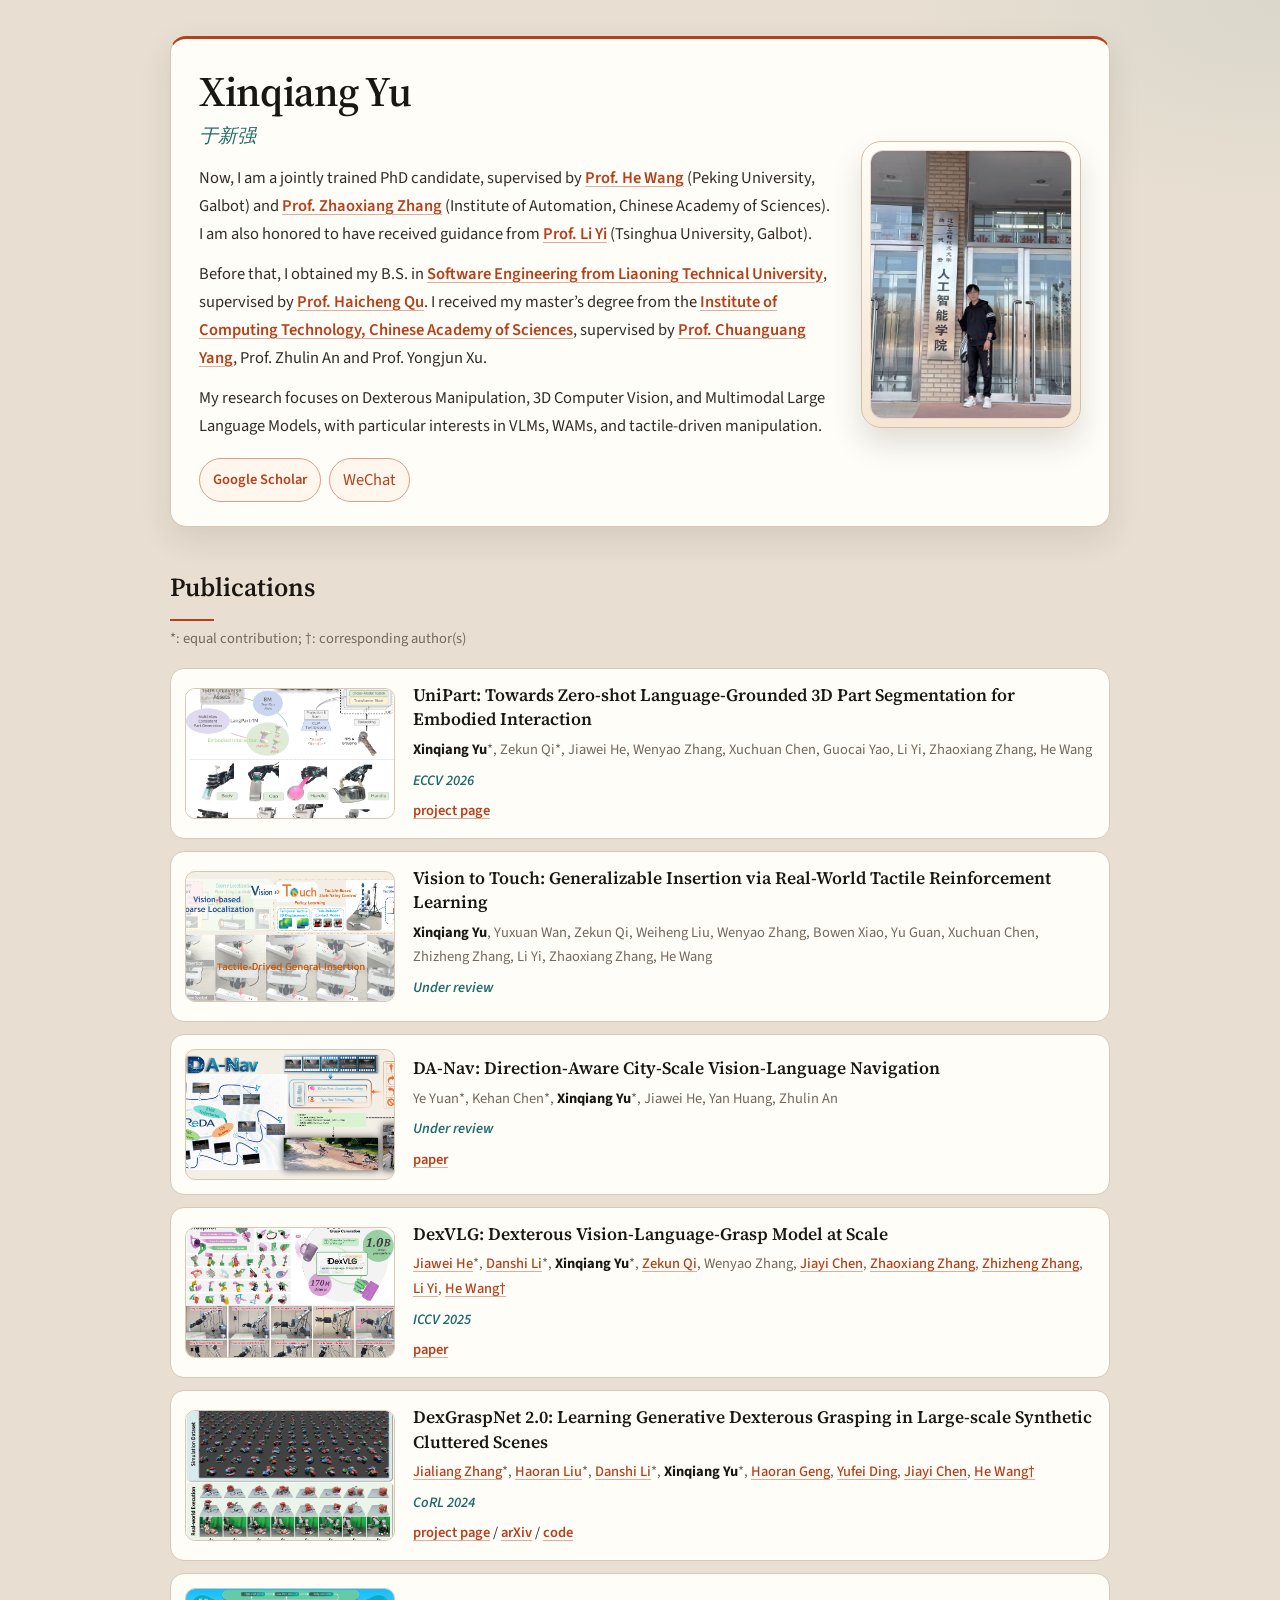
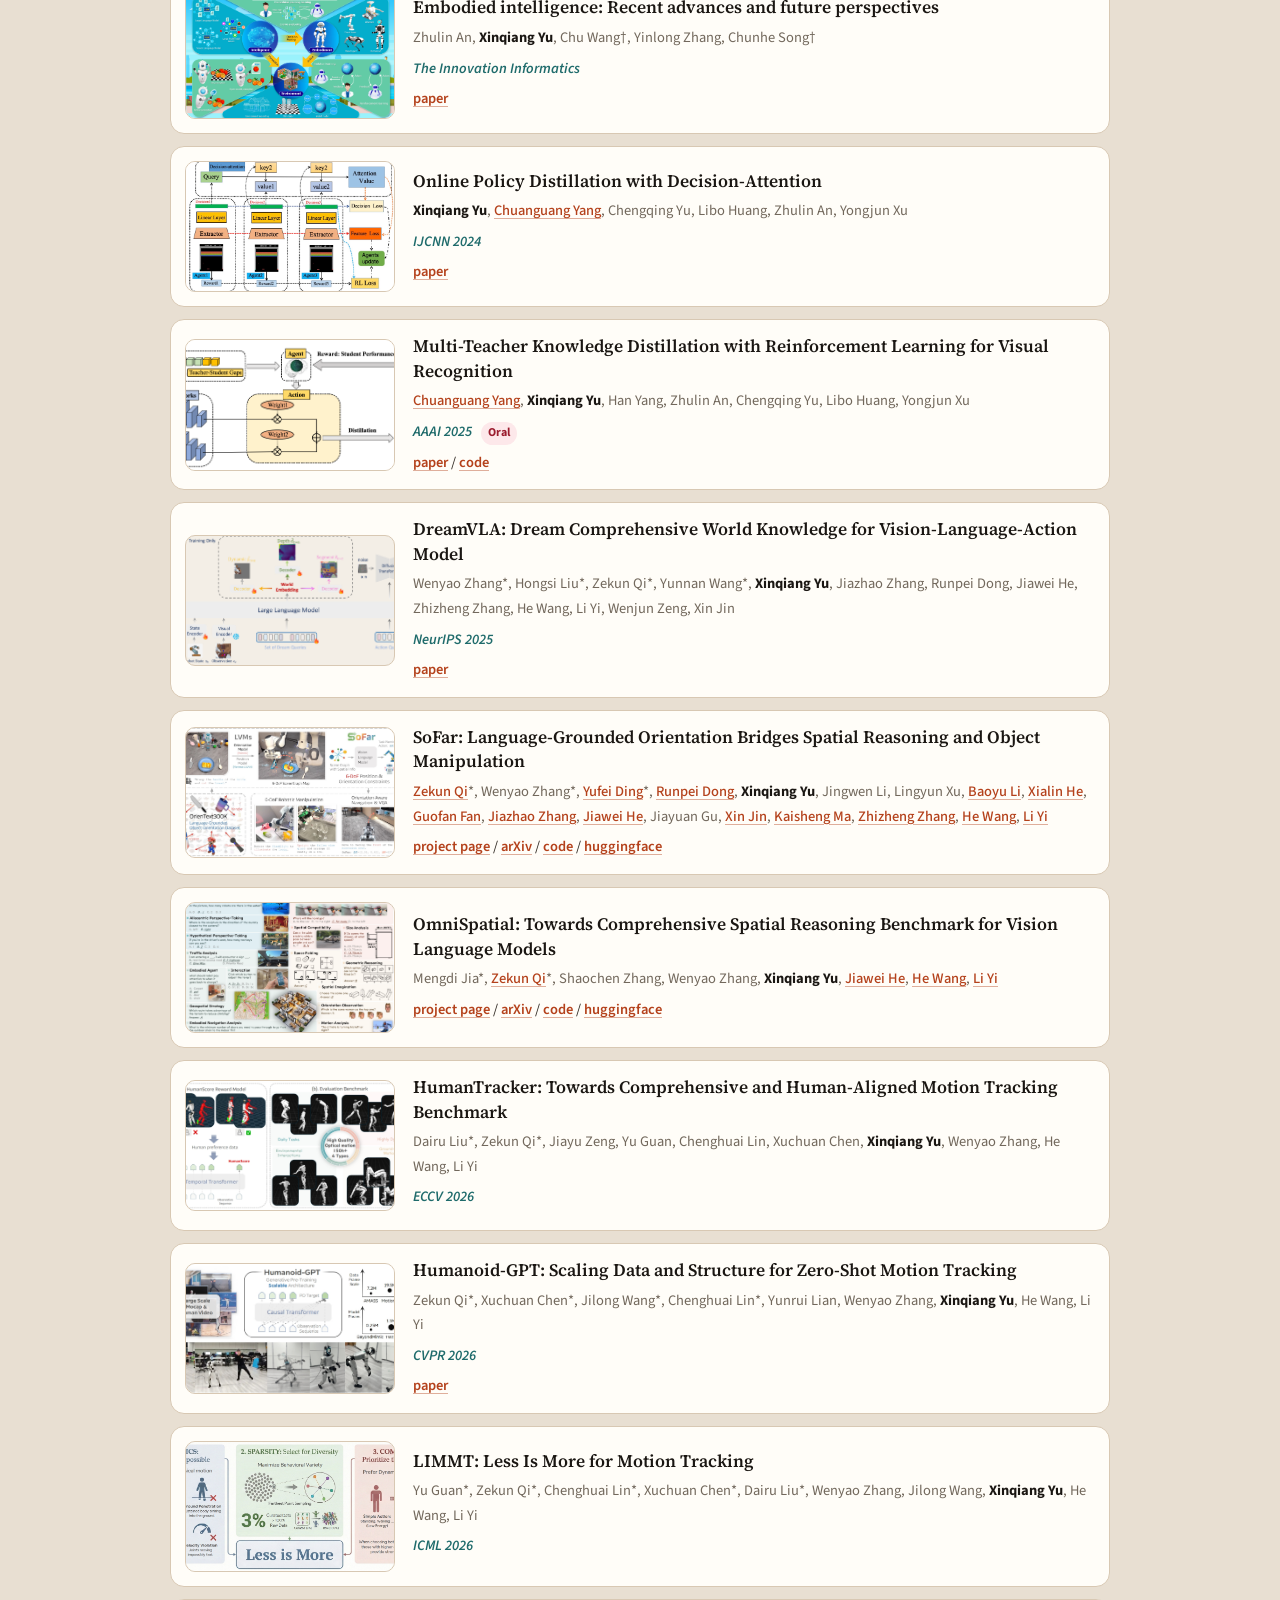
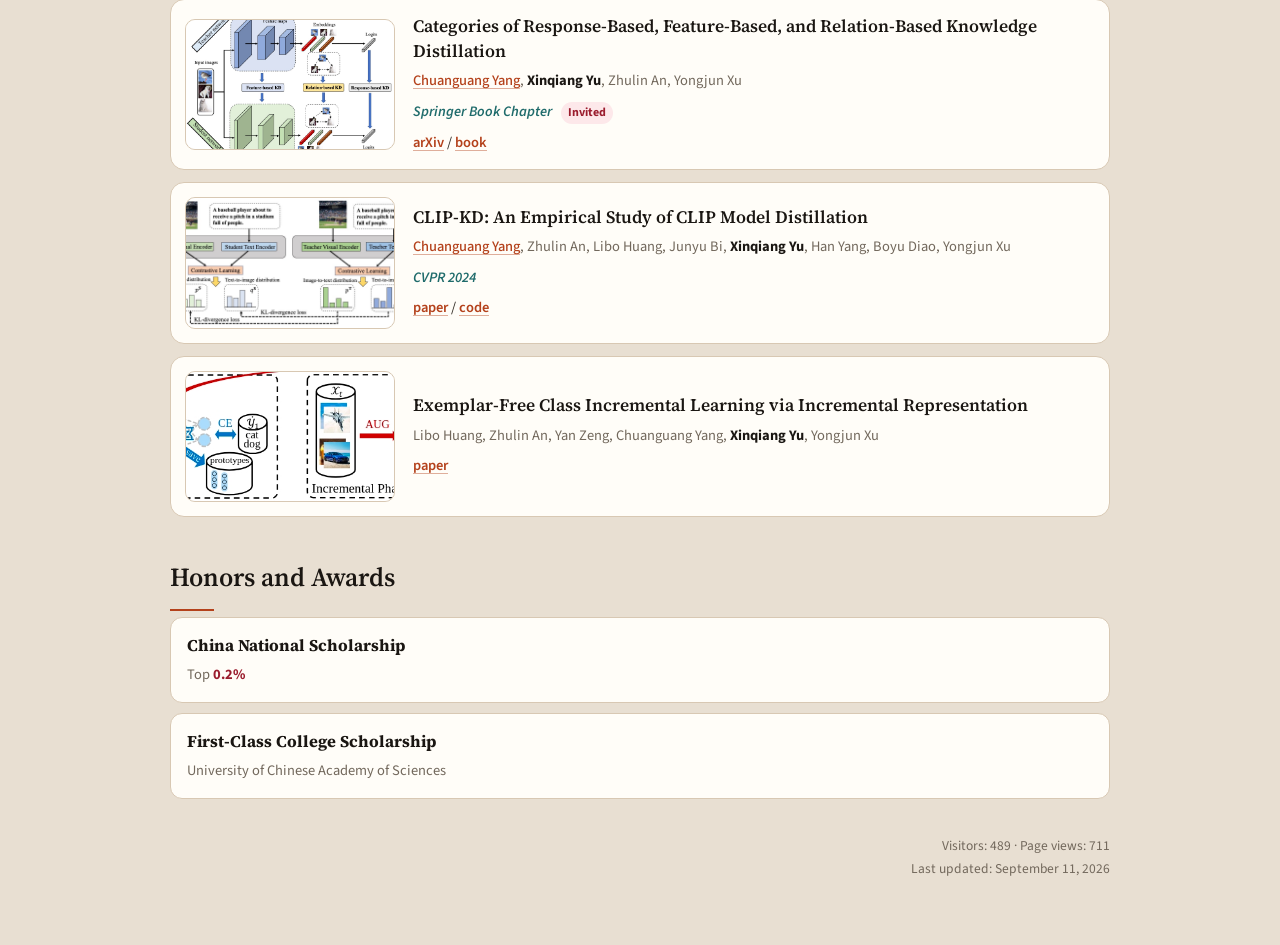
==== commit 8ed7eca8: "Show the full portrait again and keep only the frame around it. Co-authored-by: Cursor <cursoragent@" ====
--- a/index.html
+++ b/index.html
@@ -9,7 +9,7 @@
   <link rel="preconnect" href="https://fonts.googleapis.com">
   <link rel="preconnect" href="https://fonts.gstatic.com" crossorigin>
   <link href="https://fonts.googleapis.com/css2?family=Source+Sans+3:ital,wght@0,400;0,600;0,700;1,400&family=Source+Serif+4:opsz,ital,wght@8..60,0,480;8..60,0,600;8..60,0,700;8..60,1,480&display=swap" rel="stylesheet">
-  <link rel="stylesheet" href="stylesheet.css?v=8">
+  <link rel="stylesheet" href="stylesheet.css?v=9">
 </head>
 <body>
   <div class="page">
@@ -26,7 +26,7 @@
         </div>
       </div>
       <aside class="portrait">
-        <a class="portrait-frame" href="images/me.jpg"><img class="me" src="images/me-card.jpg" alt="Portrait of Xinqiang Yu"></a>
+        <a class="portrait-frame" href="images/me.jpg"><img class="me" src="images/me.jpg" alt="Portrait of Xinqiang Yu"></a>
       </aside>
     </header>
 
--- a/stylesheet.css
+++ b/stylesheet.css
@@ -143,14 +143,11 @@
 
 .portrait img.me {
   width: 100%;
-  aspect-ratio: 3 / 4;
-  object-fit: cover;
-  object-position: center 18%;
+  height: auto;
   display: block;
   border-radius: 13px;
   border: 1px solid rgba(180, 65, 27, 0.22);
   background: #fff;
-  filter: contrast(1.05) saturate(1.06) brightness(1.03);
 }
 
 .wechat-modal {
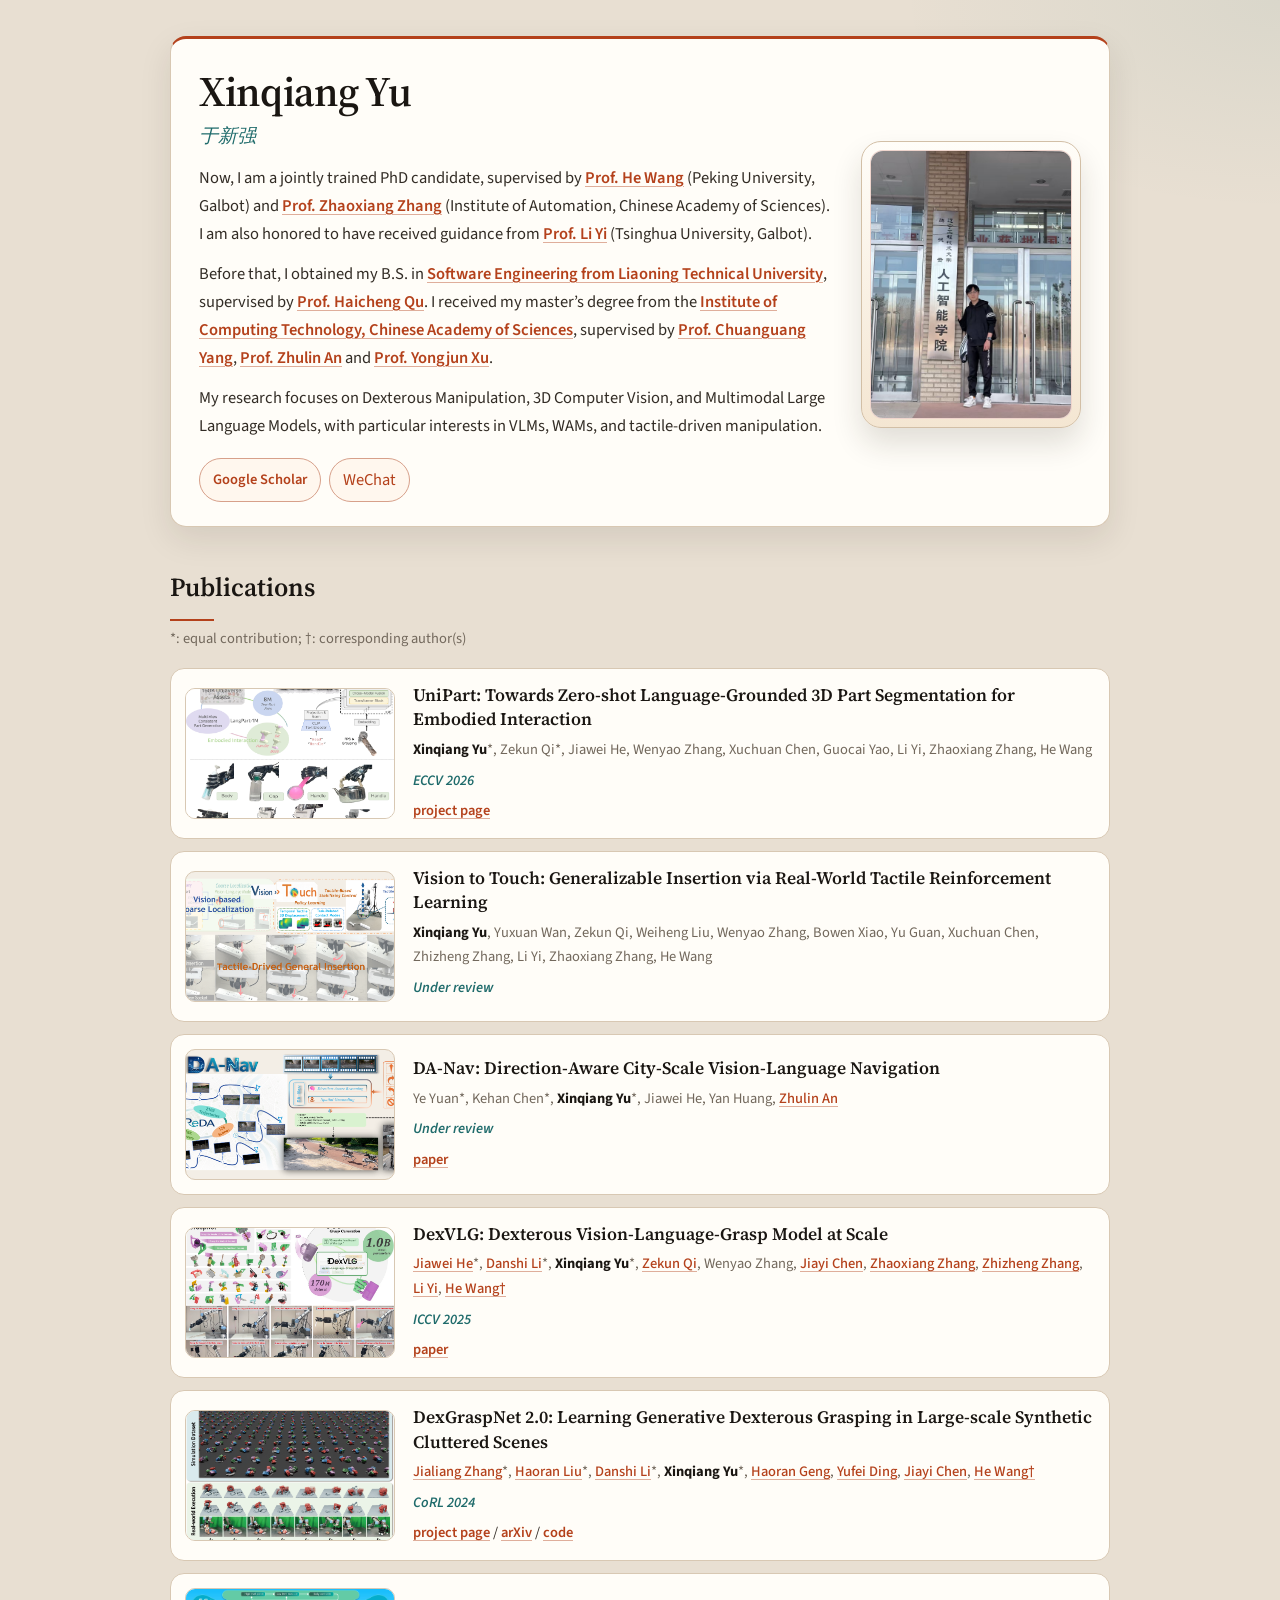
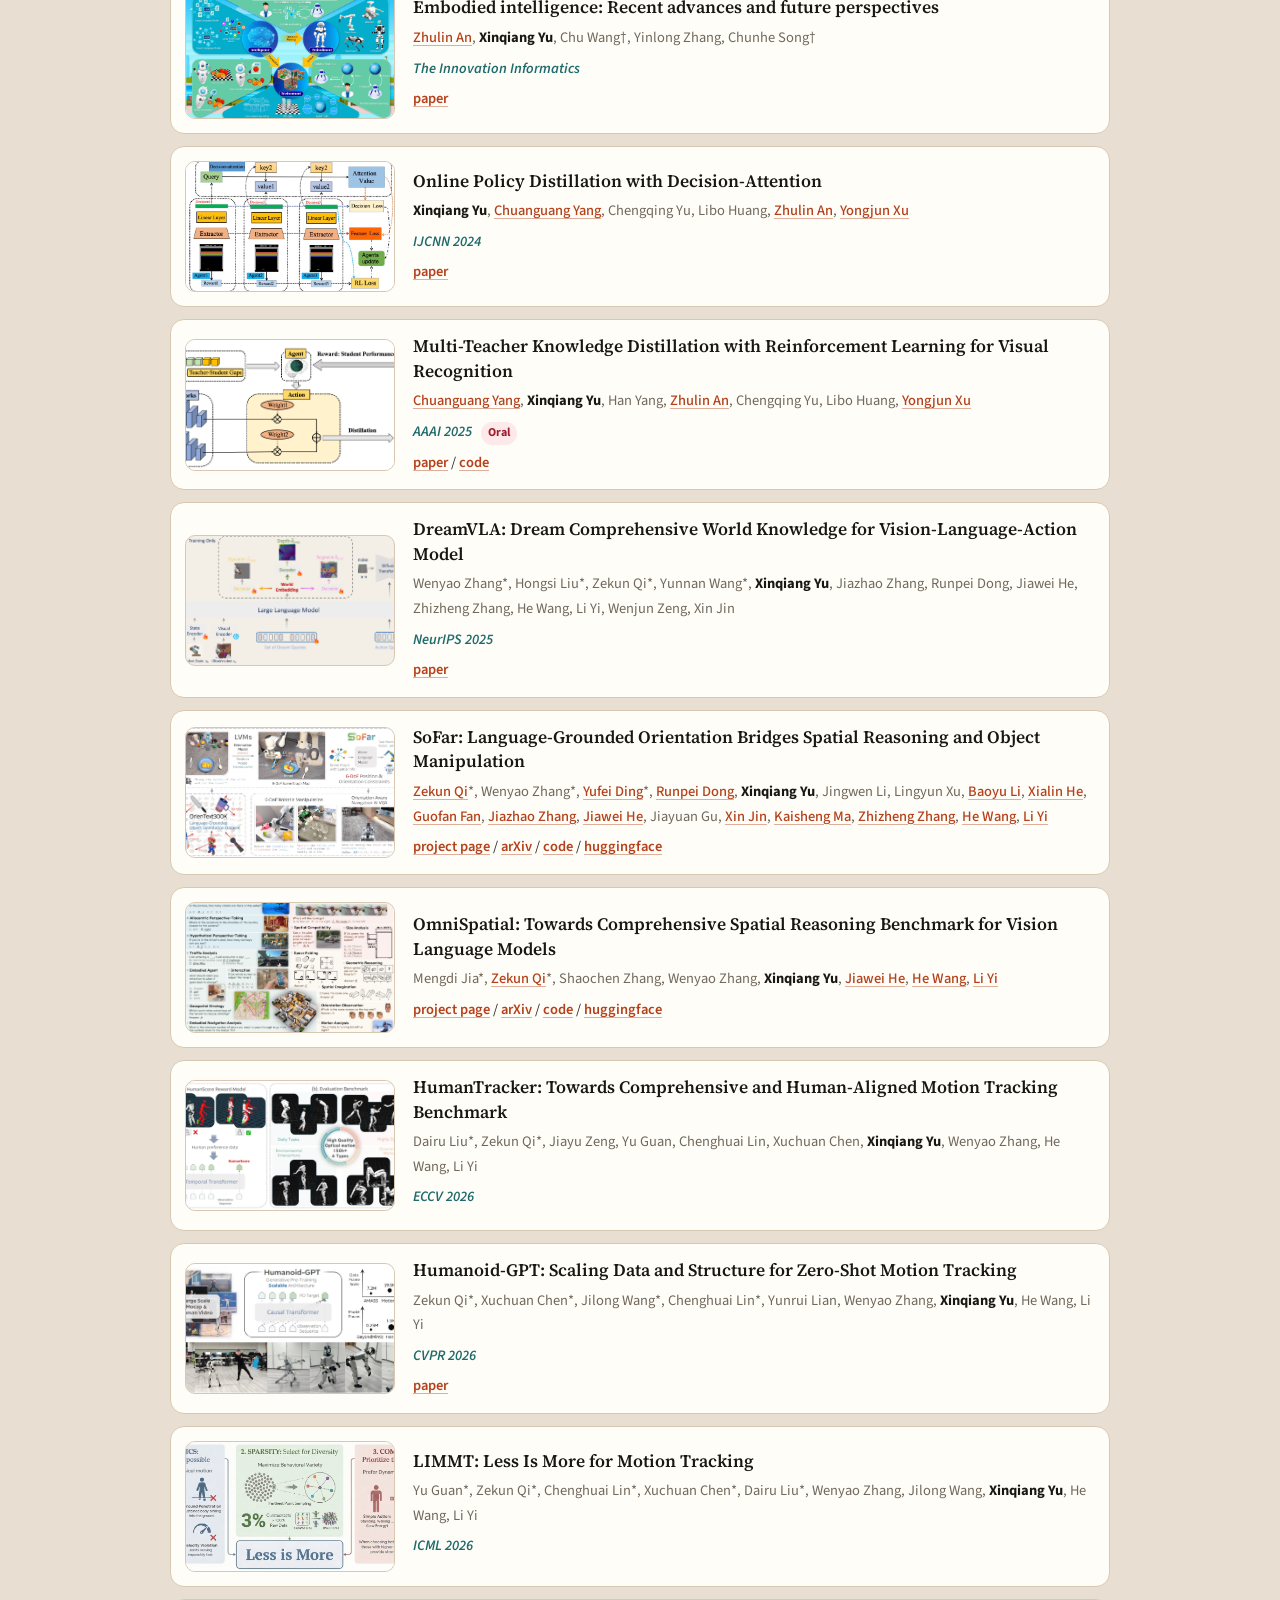
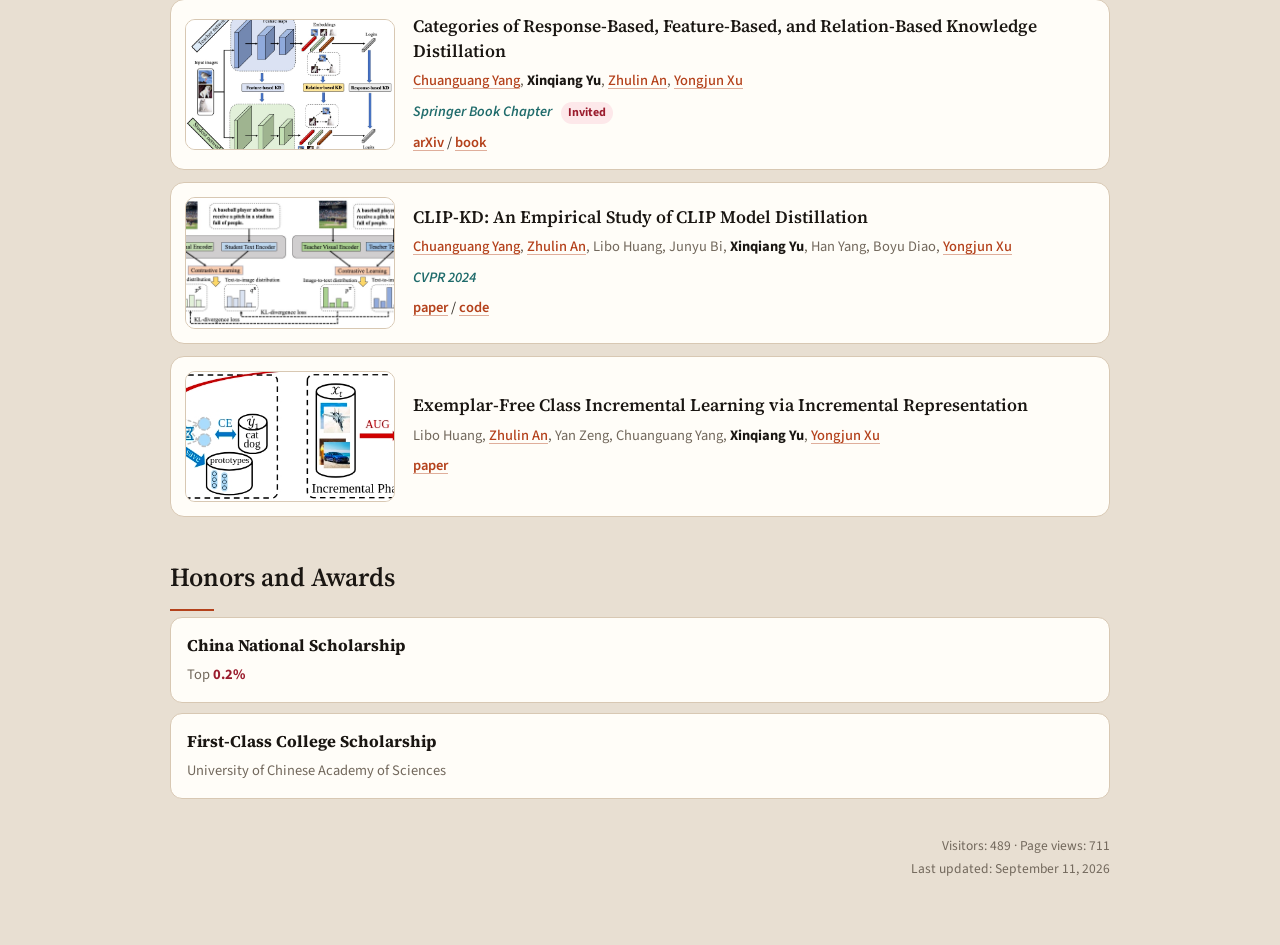
==== commit 69220451: "Link Prof. Zhulin An and Prof. Yongjun Xu on the homepage. Co-authored-by: Cursor <cursoragent@curso" ====
--- a/index.html
+++ b/index.html
@@ -18,7 +18,7 @@
         <h1 class="name">Xinqiang Yu</h1>
         <p class="cname">于新强</p>
         <p>Now, I am a jointly trained PhD candidate, supervised by <a href="https://hughw19.github.io">Prof. He Wang</a> (Peking University, Galbot) and <a href="https://zhaoxiangzhang.net">Prof. Zhaoxiang Zhang</a> (Institute of Automation, Chinese Academy of Sciences). I am also honored to have received guidance from <a href="https://ericyi.github.io/">Prof. Li Yi</a> (Tsinghua University, Galbot).</p>
-        <p>Before that, I obtained my B.S. in <a href="https://rjxy.lntu.edu.cn">Software Engineering from Liaoning Technical University</a>, supervised by <a href="https://rjxy.lntu.edu.cn/info/1125/1696.htm">Prof. Haicheng Qu</a>. I received my master’s degree from the <a href="http://www.ict.ac.cn">Institute of Computing Technology, Chinese Academy of Sciences</a>, supervised by <a href="https://winycg.github.io">Prof. Chuanguang Yang</a>, Prof. Zhulin An and Prof. Yongjun Xu.</p>
+        <p>Before that, I obtained my B.S. in <a href="https://rjxy.lntu.edu.cn">Software Engineering from Liaoning Technical University</a>, supervised by <a href="https://rjxy.lntu.edu.cn/info/1125/1696.htm">Prof. Haicheng Qu</a>. I received my master’s degree from the <a href="http://www.ict.ac.cn">Institute of Computing Technology, Chinese Academy of Sciences</a>, supervised by <a href="https://winycg.github.io">Prof. Chuanguang Yang</a>, <a href="https://oldoc.github.io">Prof. Zhulin An</a> and <a href="https://people.ucas.edu.cn/~xyj">Prof. Yongjun Xu</a>.</p>
         <p>My research focuses on Dexterous Manipulation, 3D Computer Vision, and Multimodal Large Language Models, with particular interests in VLMs, WAMs, and tactile-driven manipulation.</p>
         <div class="contacts">
           <a class="chip" href="https://scholar.google.com/citations?user=sD_nRaoAAAAJ&hl=en" target="_blank" rel="noopener">Google Scholar</a>
@@ -57,7 +57,7 @@
         <img class="thumb" src="images/da_nav.png" alt="DA-Nav">
         <div>
           <span class="papertitle">DA-Nav: Direction-Aware City-Scale Vision-Language Navigation</span>
-          <p class="paper-authors">Ye Yuan*, Kehan Chen*, <strong>Xinqiang Yu</strong>*, Jiawei He, Yan Huang, Zhulin An</p>
+          <p class="paper-authors">Ye Yuan*, Kehan Chen*, <strong>Xinqiang Yu</strong>*, Jiawei He, Yan Huang, <a href="https://oldoc.github.io">Zhulin An</a></p>
           <p class="paper-meta"><span class="venue">Under review</span></p>
           <p class="paper-links"><a href="https://arxiv.org/pdf/2607.11638">paper</a></p>
         </div>
@@ -91,7 +91,7 @@
         <img class="thumb" src="images/eat_teaser.png" alt="Embodied intelligence">
         <div>
           <span class="papertitle">Embodied intelligence: Recent advances and future perspectives</span>
-          <p class="paper-authors">Zhulin An, <strong>Xinqiang Yu</strong>, Chu Wang†, Yinlong Zhang, Chunhe Song†</p>
+          <p class="paper-authors"><a href="https://oldoc.github.io">Zhulin An</a>, <strong>Xinqiang Yu</strong>, Chu Wang†, Yinlong Zhang, Chunhe Song†</p>
           <p class="paper-meta"><span class="venue">The Innovation Informatics</span></p>
           <p class="paper-links"><a href="https://www.the-innovation.org/article/doi/10.59717/j.xinn-inform.2025.100008">paper</a></p>
         </div>
@@ -101,7 +101,7 @@
         <img class="thumb" src="images/OPD.jpg" alt="Online Policy Distillation">
         <div>
           <span class="papertitle">Online Policy Distillation with Decision-Attention</span>
-          <p class="paper-authors"><strong>Xinqiang Yu</strong>, <a href="https://winycg.github.io">Chuanguang Yang</a>, Chengqing Yu, Libo Huang, Zhulin An, Yongjun Xu</p>
+          <p class="paper-authors"><strong>Xinqiang Yu</strong>, <a href="https://winycg.github.io">Chuanguang Yang</a>, Chengqing Yu, Libo Huang, <a href="https://oldoc.github.io">Zhulin An</a>, <a href="https://people.ucas.edu.cn/~xyj">Yongjun Xu</a></p>
           <p class="paper-meta"><span class="venue">IJCNN 2024</span></p>
           <p class="paper-links"><a href="https://arxiv.org/pdf/2406.05488">paper</a></p>
         </div>
@@ -111,7 +111,7 @@
         <img class="thumb" src="images/MTKD_RL.png" alt="MTKD-RL">
         <div>
           <span class="papertitle">Multi-Teacher Knowledge Distillation with Reinforcement Learning for Visual Recognition</span>
-          <p class="paper-authors"><a href="https://winycg.github.io">Chuanguang Yang</a>, <strong>Xinqiang Yu</strong>, Han Yang, Zhulin An, Chengqing Yu, Libo Huang, Yongjun Xu</p>
+          <p class="paper-authors"><a href="https://winycg.github.io">Chuanguang Yang</a>, <strong>Xinqiang Yu</strong>, Han Yang, <a href="https://oldoc.github.io">Zhulin An</a>, Chengqing Yu, Libo Huang, <a href="https://people.ucas.edu.cn/~xyj">Yongjun Xu</a></p>
           <p class="paper-meta"><span class="venue">AAAI 2025</span> <span class="tag">Oral</span></p>
           <p class="paper-links">
             <a href="https://ojs.aaai.org/index.php/AAAI/article/view/32990/35145">paper</a> /
@@ -190,7 +190,7 @@
         <img class="thumb" src="images/Springer_2023_survey.jpg" alt="Knowledge distillation survey">
         <div>
           <span class="papertitle">Categories of Response-Based, Feature-Based, and Relation-Based Knowledge Distillation</span>
-          <p class="paper-authors"><a href="https://winycg.github.io">Chuanguang Yang</a>, <strong>Xinqiang Yu</strong>, Zhulin An, Yongjun Xu</p>
+          <p class="paper-authors"><a href="https://winycg.github.io">Chuanguang Yang</a>, <strong>Xinqiang Yu</strong>, <a href="https://oldoc.github.io">Zhulin An</a>, <a href="https://people.ucas.edu.cn/~xyj">Yongjun Xu</a></p>
           <p class="paper-meta"><span class="venue">Springer Book Chapter</span> <span class="tag">Invited</span></p>
           <p class="paper-links">
             <a href="https://arxiv.org/pdf/2306.10687.pdf">arXiv</a> /
@@ -203,7 +203,7 @@
         <img class="thumb" src="images/CLIP_KD.jpg" alt="CLIP-KD">
         <div>
           <span class="papertitle">CLIP-KD: An Empirical Study of CLIP Model Distillation</span>
-          <p class="paper-authors"><a href="https://winycg.github.io">Chuanguang Yang</a>, Zhulin An, Libo Huang, Junyu Bi, <strong>Xinqiang Yu</strong>, Han Yang, Boyu Diao, Yongjun Xu</p>
+          <p class="paper-authors"><a href="https://winycg.github.io">Chuanguang Yang</a>, <a href="https://oldoc.github.io">Zhulin An</a>, Libo Huang, Junyu Bi, <strong>Xinqiang Yu</strong>, Han Yang, Boyu Diao, <a href="https://people.ucas.edu.cn/~xyj">Yongjun Xu</a></p>
           <p class="paper-meta"><span class="venue">CVPR 2024</span></p>
           <p class="paper-links">
             <a href="https://openaccess.thecvf.com/content/CVPR2024/papers/Yang_CLIP-KD_An_Empirical_Study_of_CLIP_Model_Distillation_CVPR_2024_paper.pdf">paper</a> /
@@ -216,7 +216,7 @@
         <img class="thumb" src="images/IL.png" alt="Incremental Representation">
         <div>
           <span class="papertitle">Exemplar-Free Class Incremental Learning via Incremental Representation</span>
-          <p class="paper-authors">Libo Huang, Zhulin An, Yan Zeng, Chuanguang Yang, <strong>Xinqiang Yu</strong>, Yongjun Xu</p>
+          <p class="paper-authors">Libo Huang, <a href="https://oldoc.github.io">Zhulin An</a>, Yan Zeng, Chuanguang Yang, <strong>Xinqiang Yu</strong>, <a href="https://people.ucas.edu.cn/~xyj">Yongjun Xu</a></p>
           <p class="paper-links"><a href="https://arxiv.org/pdf/2403.16221">paper</a></p>
         </div>
       </article>
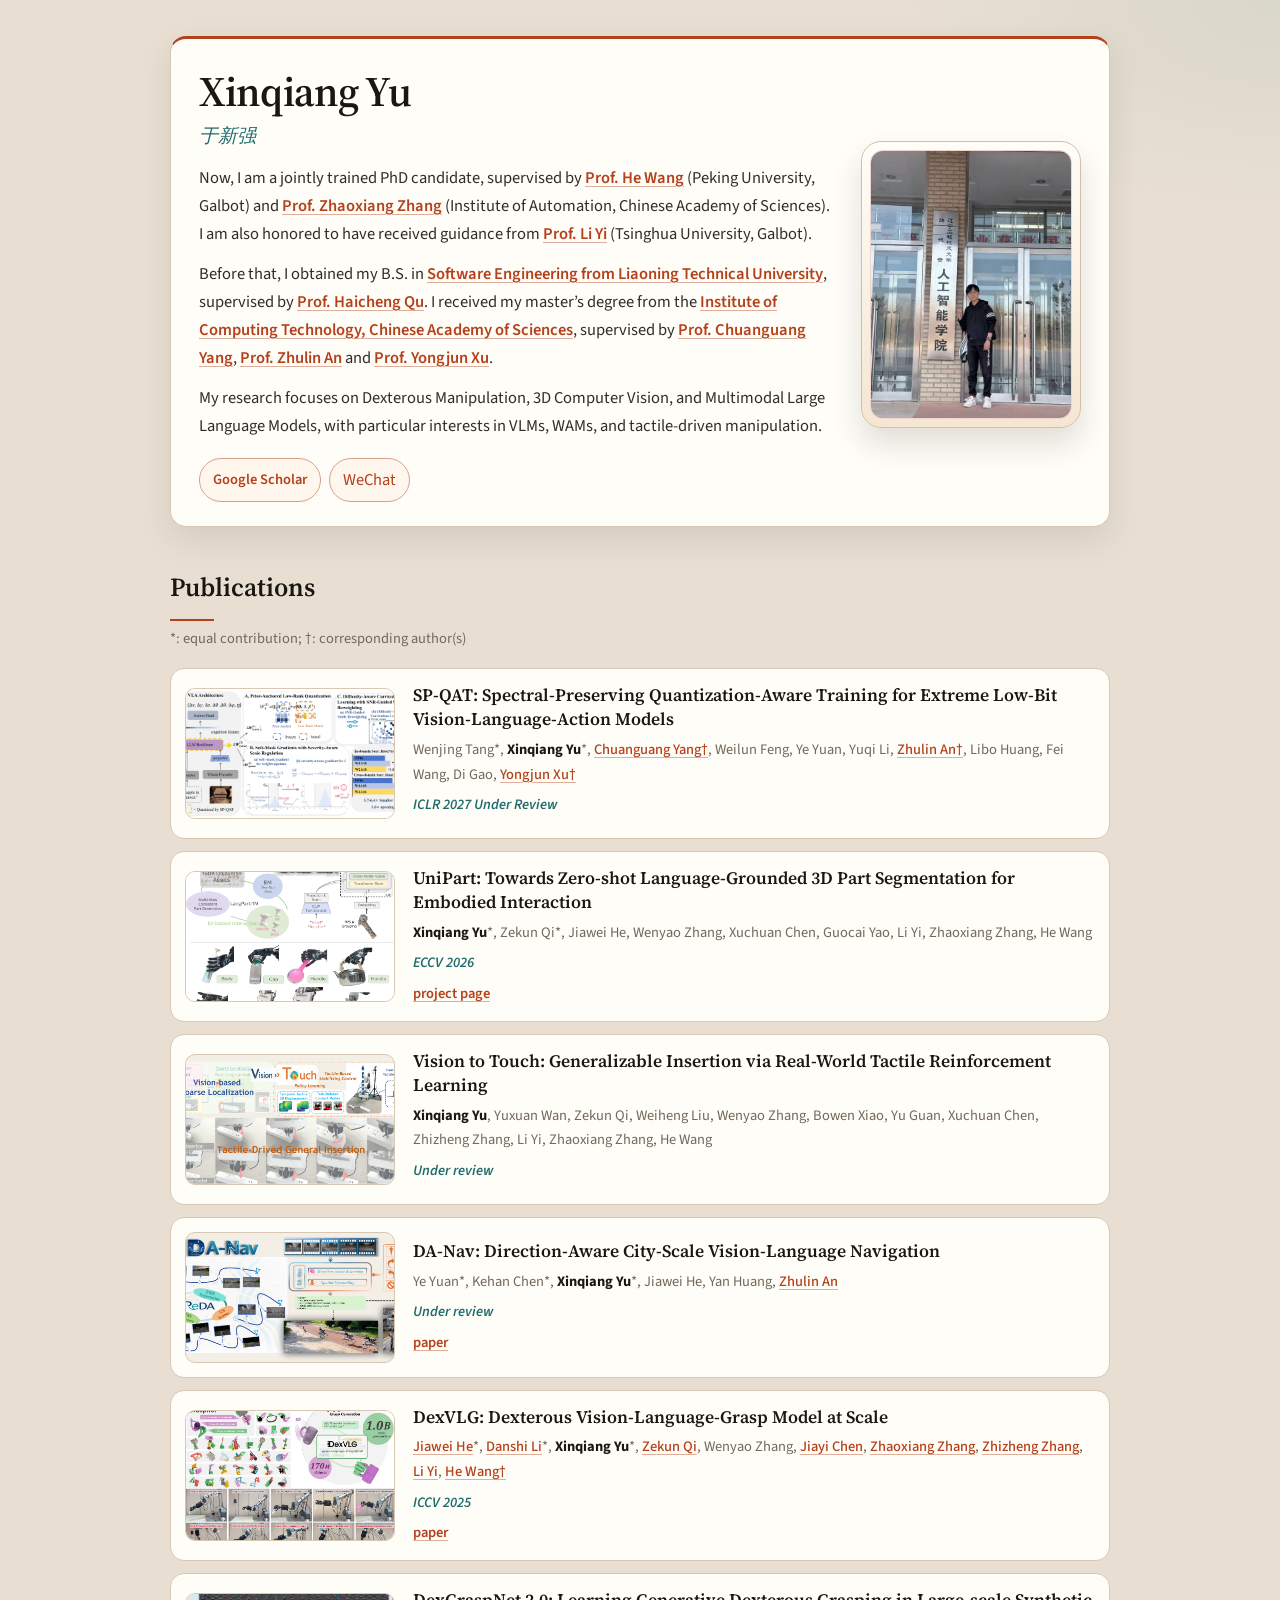
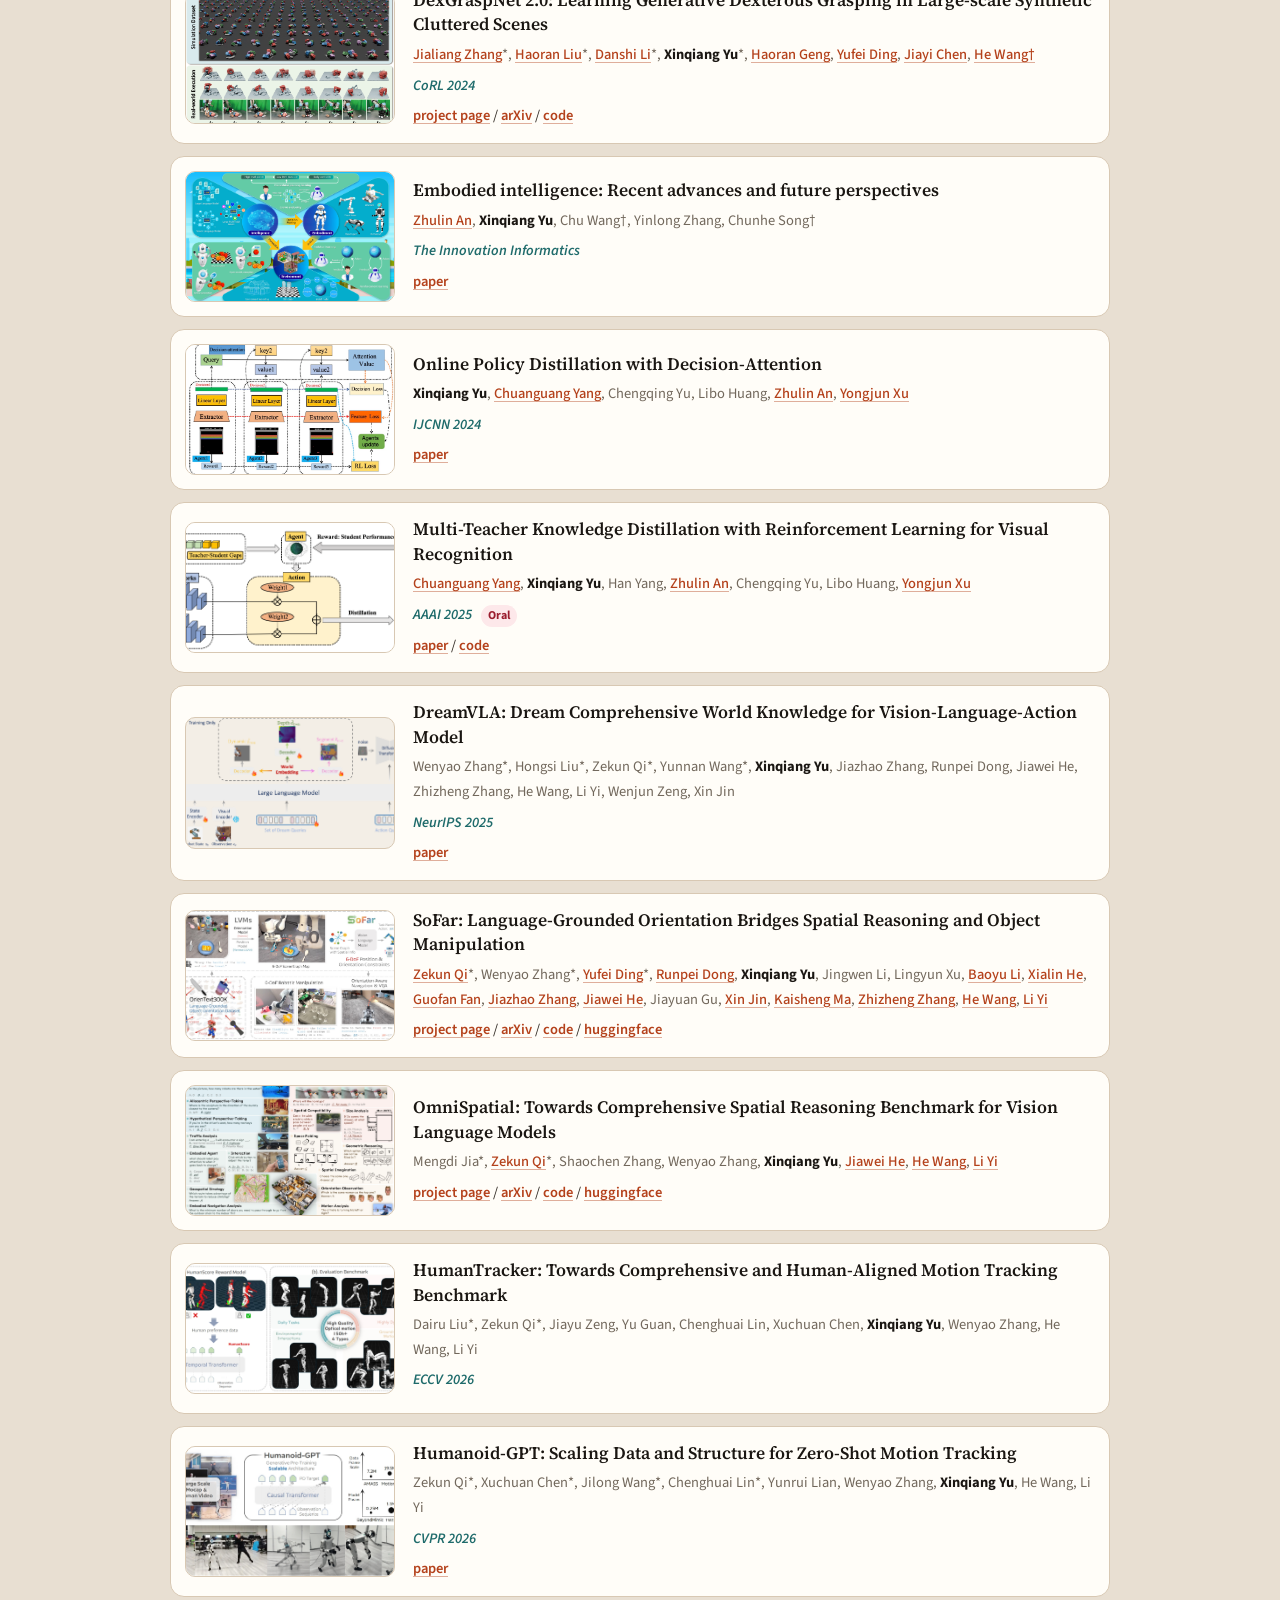
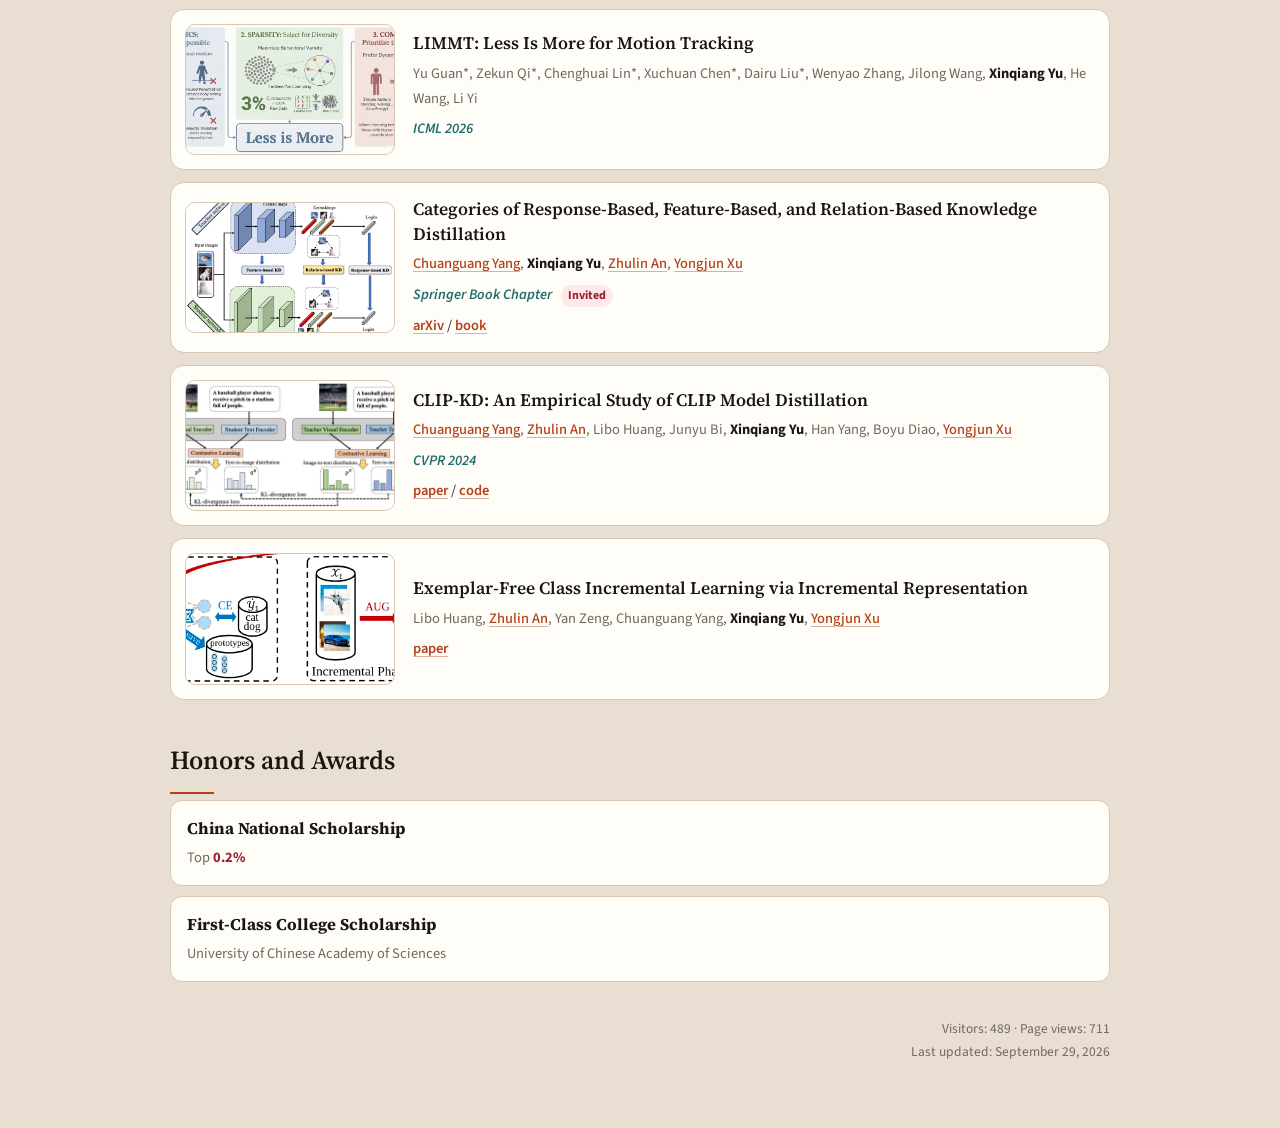
==== commit d542b4b7: "Add SP-QAT to the top of the publication list. Co-authored-by: Cursor <cursoragent@cursor.com>" ====
--- a/index.html
+++ b/index.html
@@ -35,6 +35,15 @@
       <p class="hint">*: equal contribution; †: corresponding author(s)</p>
 
       <article class="paper">
+        <img class="thumb" src="images/SP-QAT.jpg" alt="SP-QAT">
+        <div>
+          <span class="papertitle">SP-QAT: Spectral-Preserving Quantization-Aware Training for Extreme Low-Bit Vision-Language-Action Models</span>
+          <p class="paper-authors">Wenjing Tang*, <strong>Xinqiang Yu</strong>*, <a href="https://winycg.github.io">Chuanguang Yang†</a>, Weilun Feng, Ye Yuan, Yuqi Li, <a href="https://oldoc.github.io">Zhulin An†</a>, Libo Huang, Fei Wang, Di Gao, <a href="https://people.ucas.edu.cn/~xyj">Yongjun Xu†</a></p>
+          <p class="paper-meta"><span class="venue">ICLR 2027 Under Review</span></p>
+        </div>
+      </article>
+
+      <article class="paper">
         <img class="thumb" src="images/UniPart.jpg" alt="UniPart">
         <div>
           <span class="papertitle">UniPart: Towards Zero-shot Language-Grounded 3D Part Segmentation for Embodied Interaction</span>
@@ -239,7 +248,7 @@
     <footer>
       Visitors: <span id="busuanzi_value_site_uv">--</span> ·
       Page views: <span id="busuanzi_value_site_pv">--</span><br>
-      Last updated: September 11, 2026
+      Last updated: September 29, 2026
     </footer>
   </div>
 
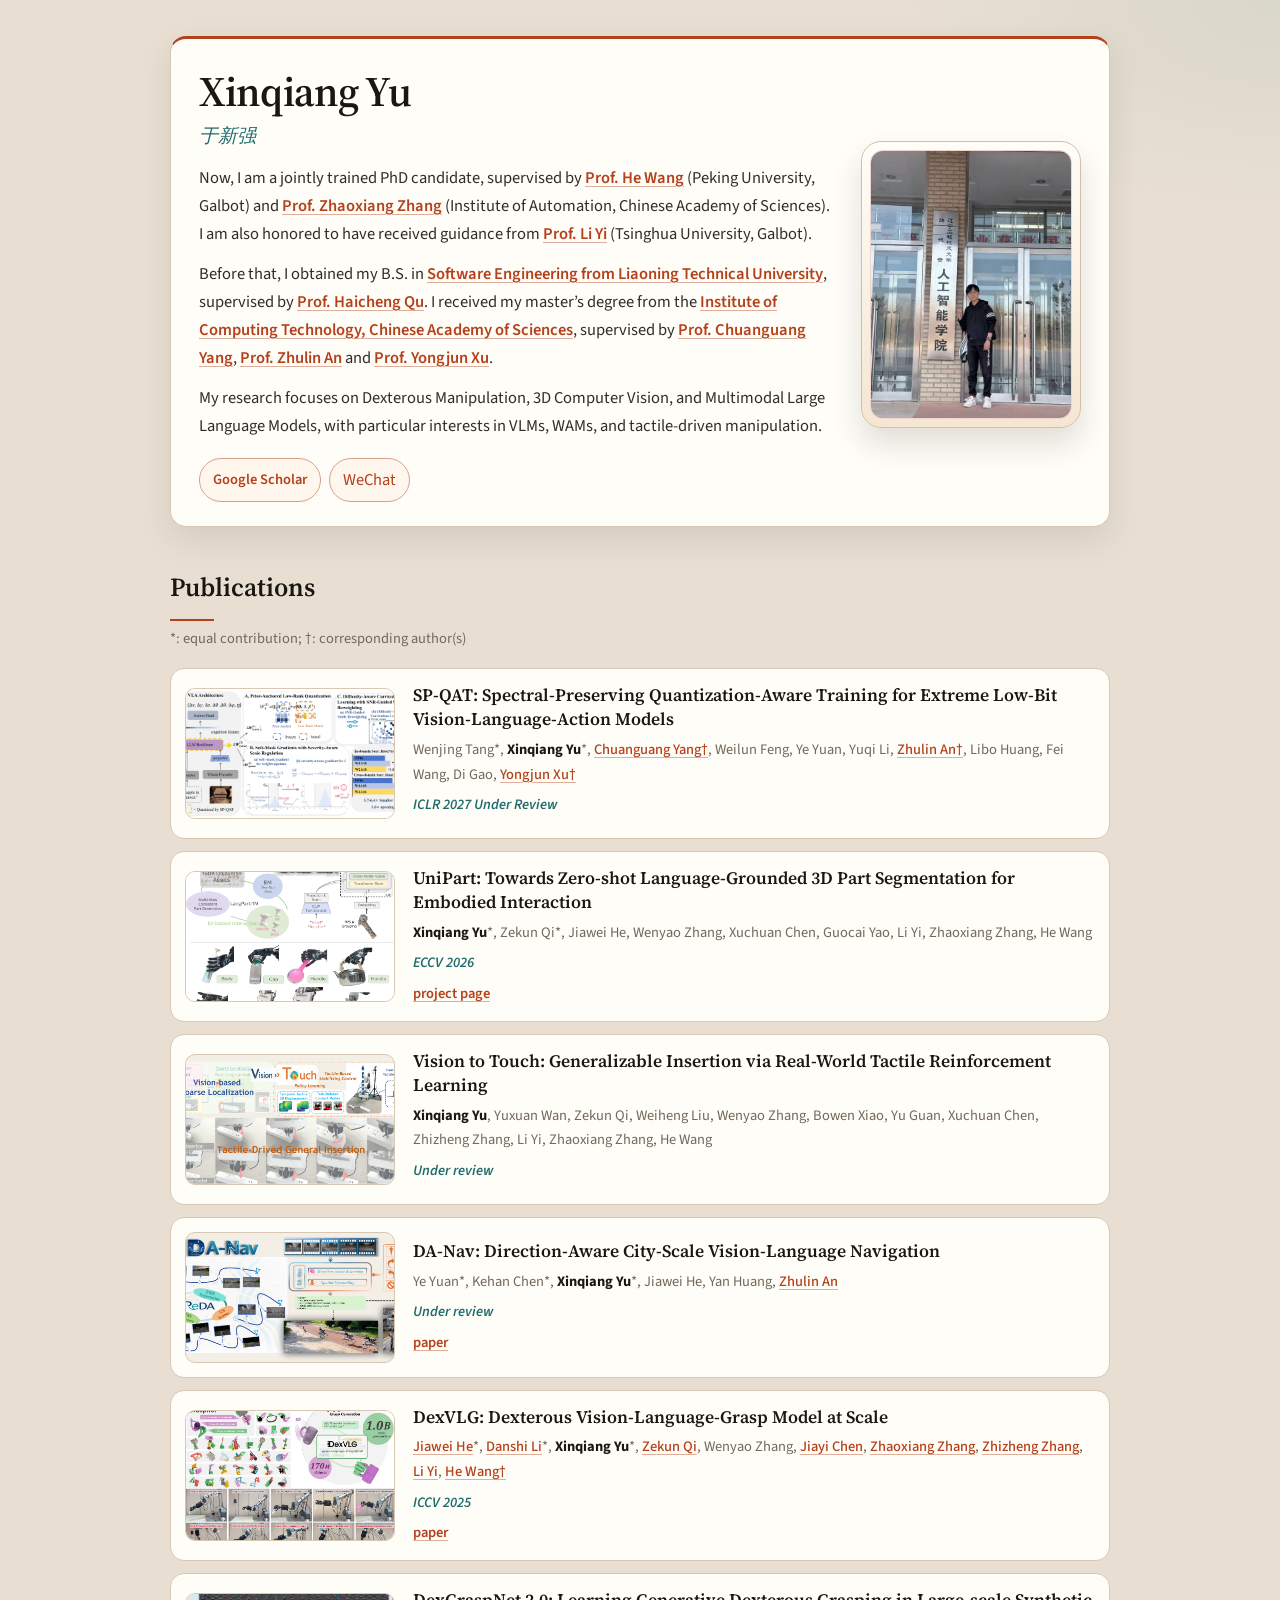
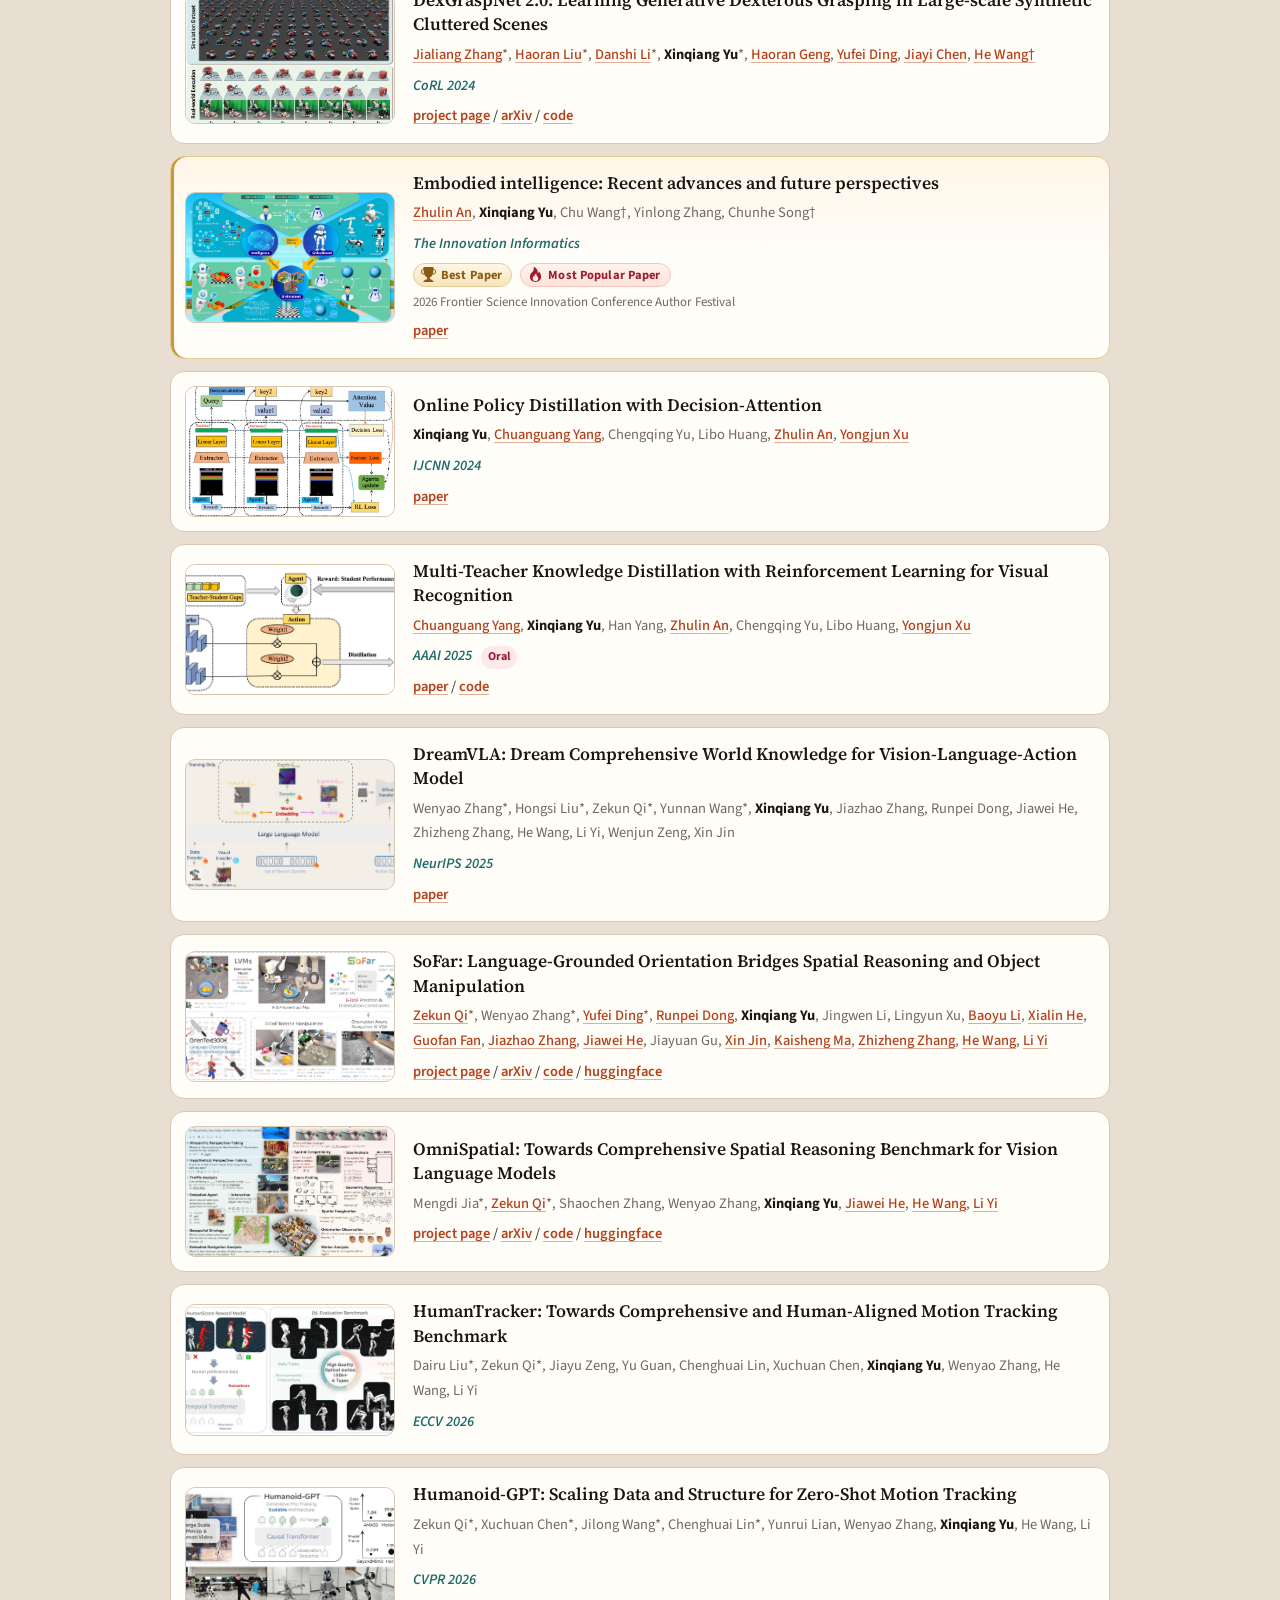
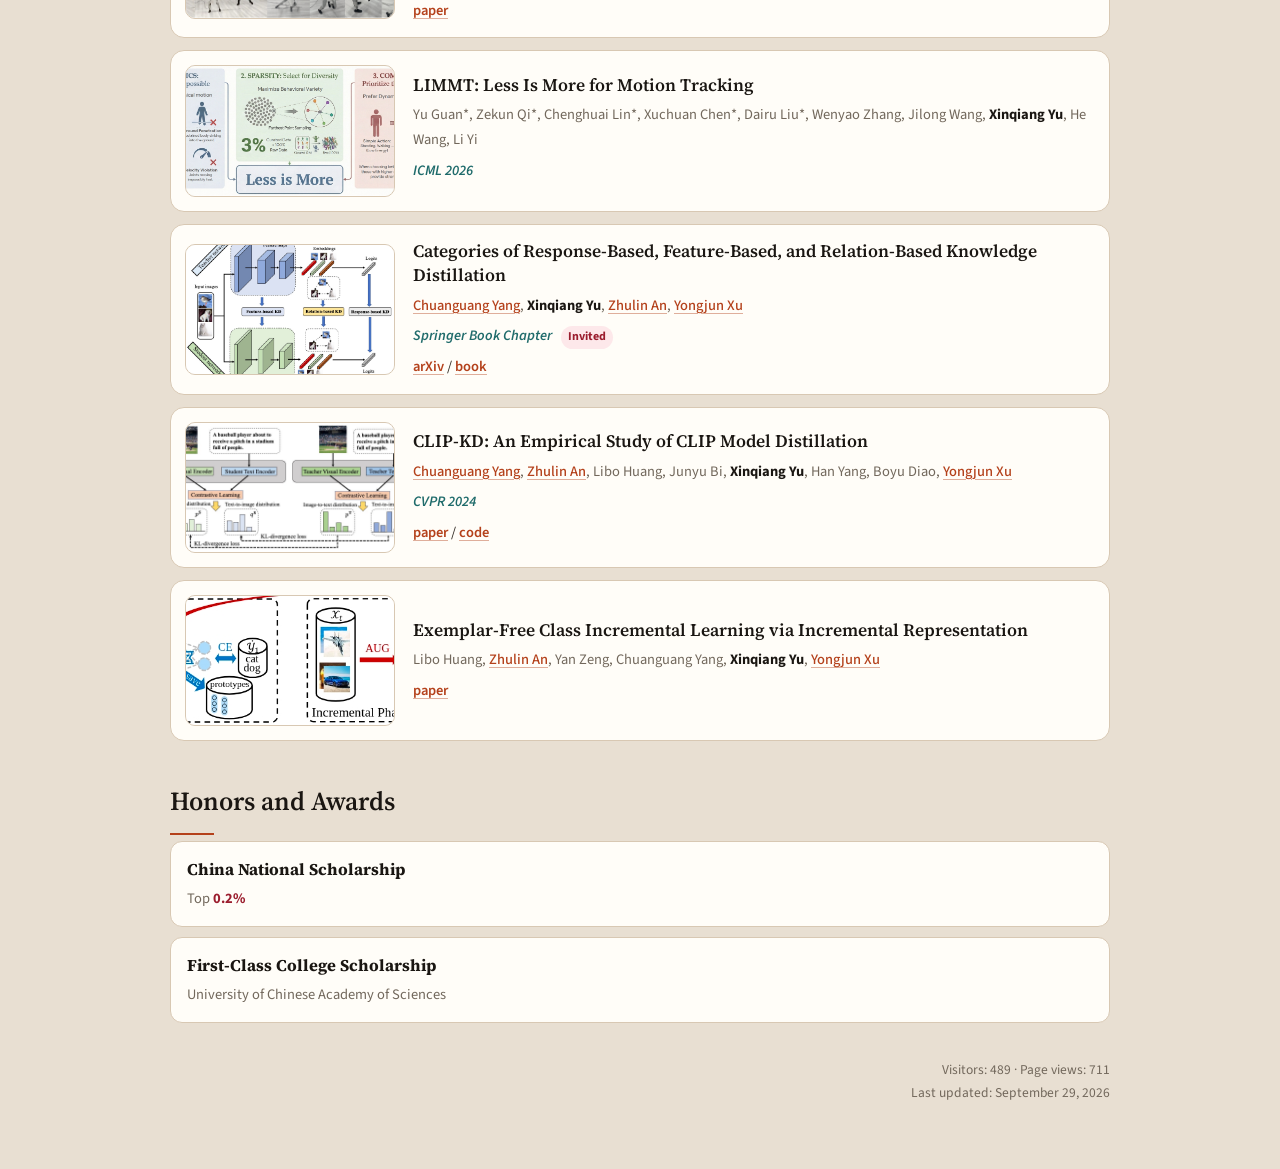
==== commit 670548cb: "Highlight the Embodied intelligence paper with its two awards." ====
--- a/index.html
+++ b/index.html
@@ -9,7 +9,7 @@
   <link rel="preconnect" href="https://fonts.googleapis.com">
   <link rel="preconnect" href="https://fonts.gstatic.com" crossorigin>
   <link href="https://fonts.googleapis.com/css2?family=Source+Sans+3:ital,wght@0,400;0,600;0,700;1,400&family=Source+Serif+4:opsz,ital,wght@8..60,0,480;8..60,0,600;8..60,0,700;8..60,1,480&display=swap" rel="stylesheet">
-  <link rel="stylesheet" href="stylesheet.css?v=9">
+  <link rel="stylesheet" href="stylesheet.css?v=10">
 </head>
 <body>
   <div class="page">
@@ -96,12 +96,27 @@
         </div>
       </article>
 
-      <article class="paper">
+      <article class="paper paper-featured">
         <img class="thumb" src="images/eat_teaser.png" alt="Embodied intelligence">
         <div>
           <span class="papertitle">Embodied intelligence: Recent advances and future perspectives</span>
           <p class="paper-authors"><a href="https://oldoc.github.io">Zhulin An</a>, <strong>Xinqiang Yu</strong>, Chu Wang†, Yinlong Zhang, Chunhe Song†</p>
           <p class="paper-meta"><span class="venue">The Innovation Informatics</span></p>
+          <p class="honor-row">
+            <span class="honor honor-best">
+              <svg viewBox="0 0 16 16" aria-hidden="true">
+                <path fill="currentColor" d="M2.5.5A.5.5 0 0 1 3 0h10a.5.5 0 0 1 .5.5q0 .807-.034 1.536a3 3 0 1 1-1.133 5.89c-.79 1.865-1.878 2.777-2.833 3.011v2.173l1.425.356c.194.048.377.135.537.255L13.3 15.1a.5.5 0 0 1-.3.9H3a.5.5 0 0 1-.3-.9l1.838-1.379c.16-.12.343-.207.537-.255L6.5 13.11v-2.173c-.955-.234-2.043-1.146-2.833-3.012a3 3 0 1 1-1.132-5.89A33 33 0 0 1 2.5.5m.099 2.54a2 2 0 0 0 .72 3.935c-.333-1.05-.588-2.346-.72-3.935m10.083 3.935a2 2 0 0 0 .72-3.935c-.133 1.59-.388 2.885-.72 3.935"/>
+              </svg>
+              Best Paper
+            </span>
+            <span class="honor honor-popular">
+              <svg viewBox="0 0 16 16" aria-hidden="true">
+                <path fill="currentColor" d="M8 16c3.314 0 6-2 6-5.5 0-1.5-.5-4-2.5-6 .25 1.5-1.25 2-1.25 2C11 4 9 .5 6 0c.357 2 .5 4-2 6-1.25 1-2 2.729-2 4.5C2 14 4.686 16 8 16m0-1c-1.657 0-3-1-3-2.75 0-.75.25-2 1.25-3C6.125 10 7 10.5 7 10.5c-.375-1.25.5-3.25 2-3.5-.179 1-.25 2 1 3 .625.5 1 1.364 1 2.25C11 14 9.657 15 8 15"/>
+              </svg>
+              Most Popular Paper
+            </span>
+          </p>
+          <p class="honor-note">2026 Frontier Science Innovation Conference Author Festival</p>
           <p class="paper-links"><a href="https://www.the-innovation.org/article/doi/10.59717/j.xinn-inform.2025.100008">paper</a></p>
         </div>
       </article>
--- a/stylesheet.css
+++ b/stylesheet.css
@@ -252,6 +252,59 @@
   transform: translateY(-1px);
 }
 
+.paper-featured {
+  background: linear-gradient(180deg, #fff6e8 0%, #fffdf8 48%);
+  border-color: #e4cb90;
+  box-shadow: inset 3px 0 0 #c8963e;
+}
+
+.paper-featured:hover {
+  box-shadow: inset 3px 0 0 #c8963e, 0 12px 26px var(--shadow);
+}
+
+.honor-row {
+  display: flex;
+  flex-wrap: wrap;
+  gap: 8px;
+  margin: 2px 0 4px;
+}
+
+.honor {
+  display: inline-flex;
+  align-items: center;
+  gap: 5px;
+  padding: 2px 9px 2px 7px;
+  border-radius: 999px;
+  font-size: 12.5px;
+  font-weight: 700;
+  line-height: 1.45;
+  letter-spacing: 0.01em;
+}
+
+.honor svg {
+  width: 15px;
+  height: 15px;
+  flex: none;
+}
+
+.honor-best {
+  color: #8a5a12;
+  background: linear-gradient(180deg, #fff7e4, #f6e4bc);
+  border: 1px solid #e4cd96;
+}
+
+.honor-popular {
+  color: #9b1d2e;
+  background: linear-gradient(180deg, #fff3ef, #fde3da);
+  border: 1px solid #f0c7bb;
+}
+
+.honor-note {
+  margin: 0 0 6px;
+  color: var(--muted);
+  font-size: 13px;
+}
+
 .paper img.thumb {
   width: 100%;
   aspect-ratio: 16 / 10;
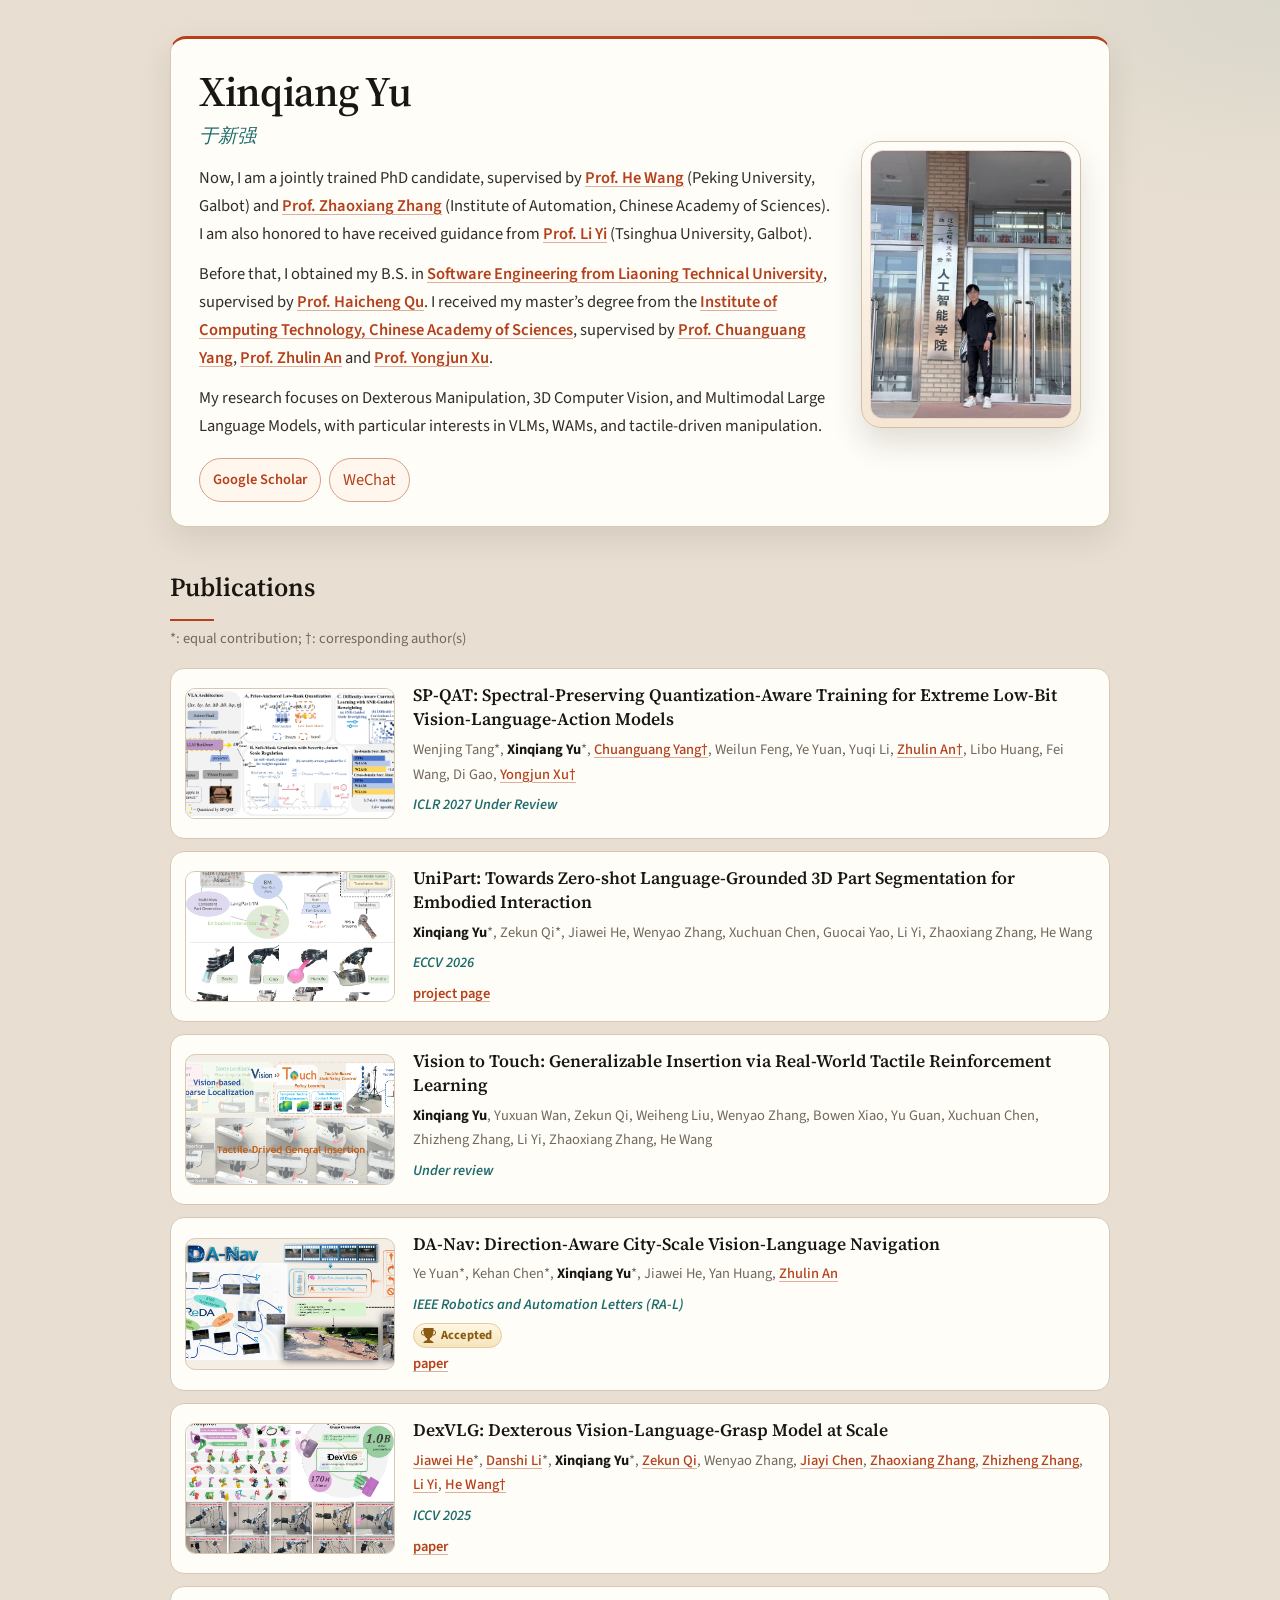
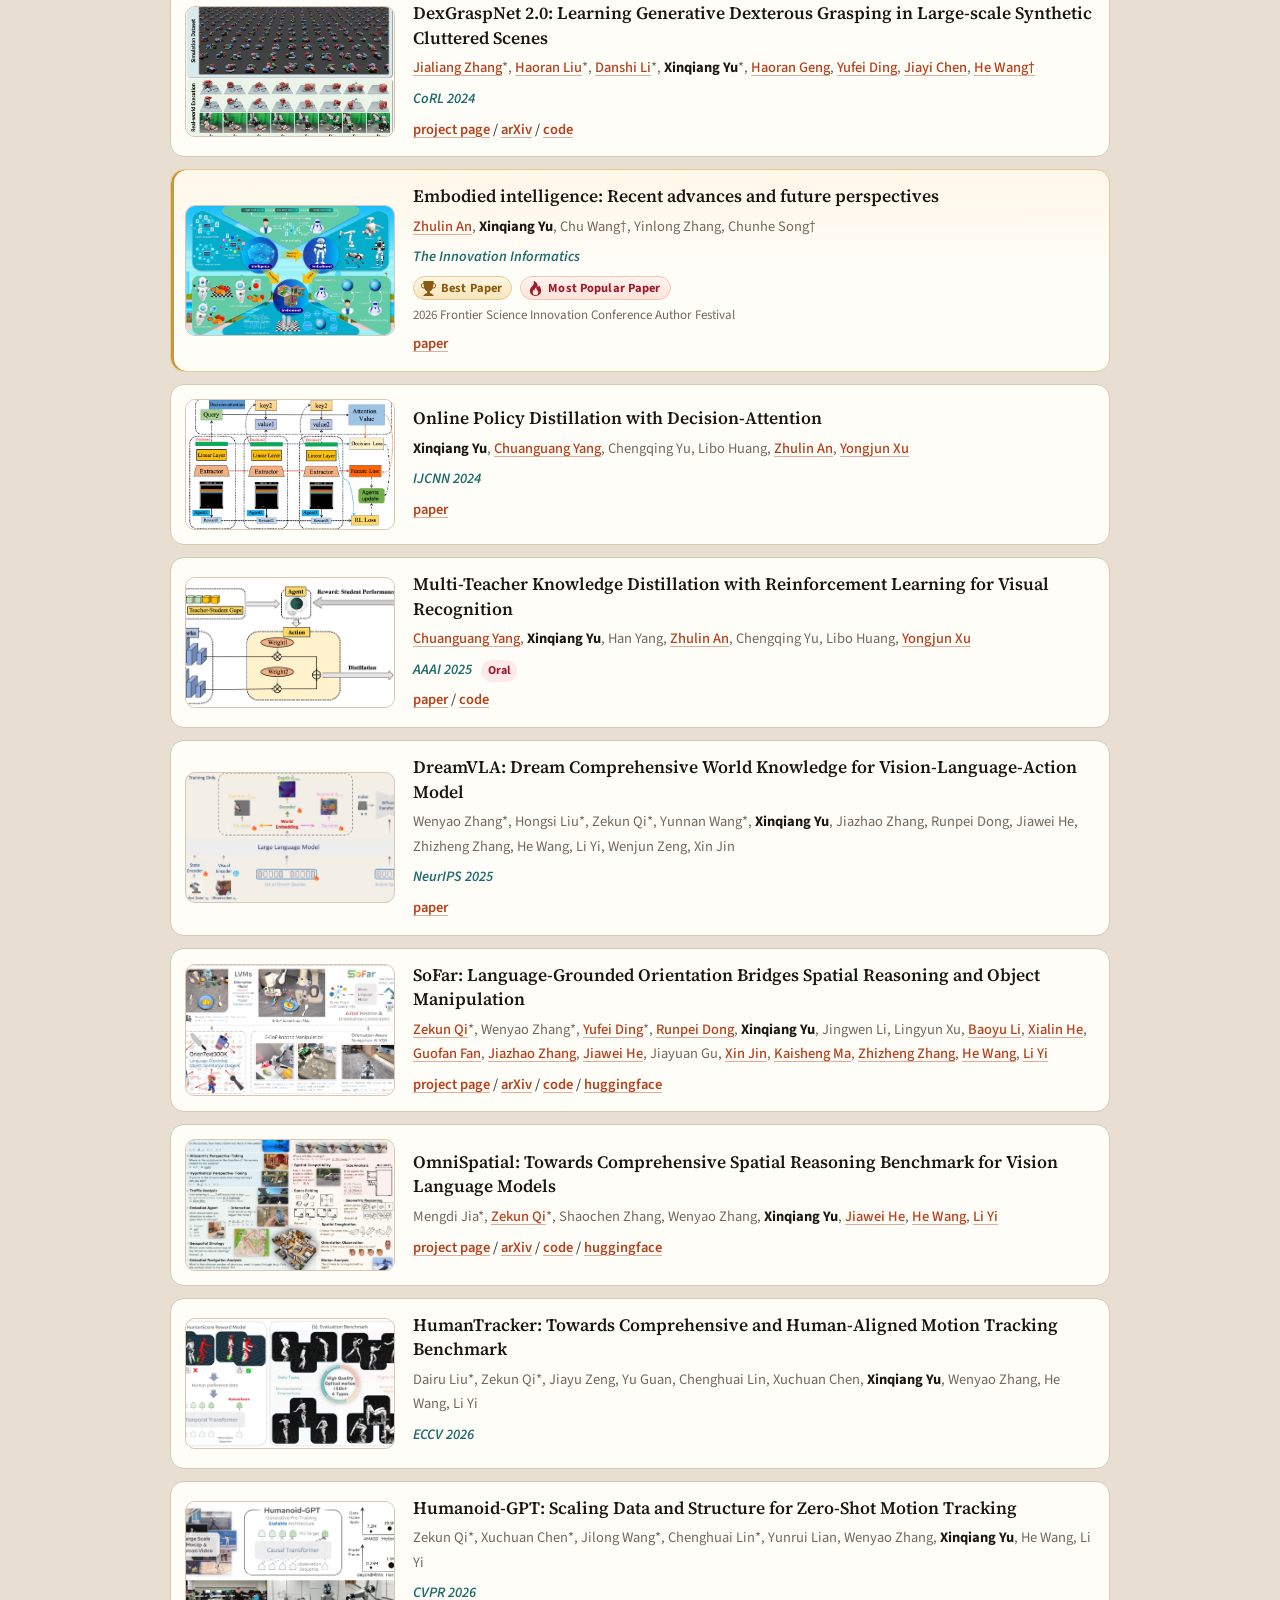
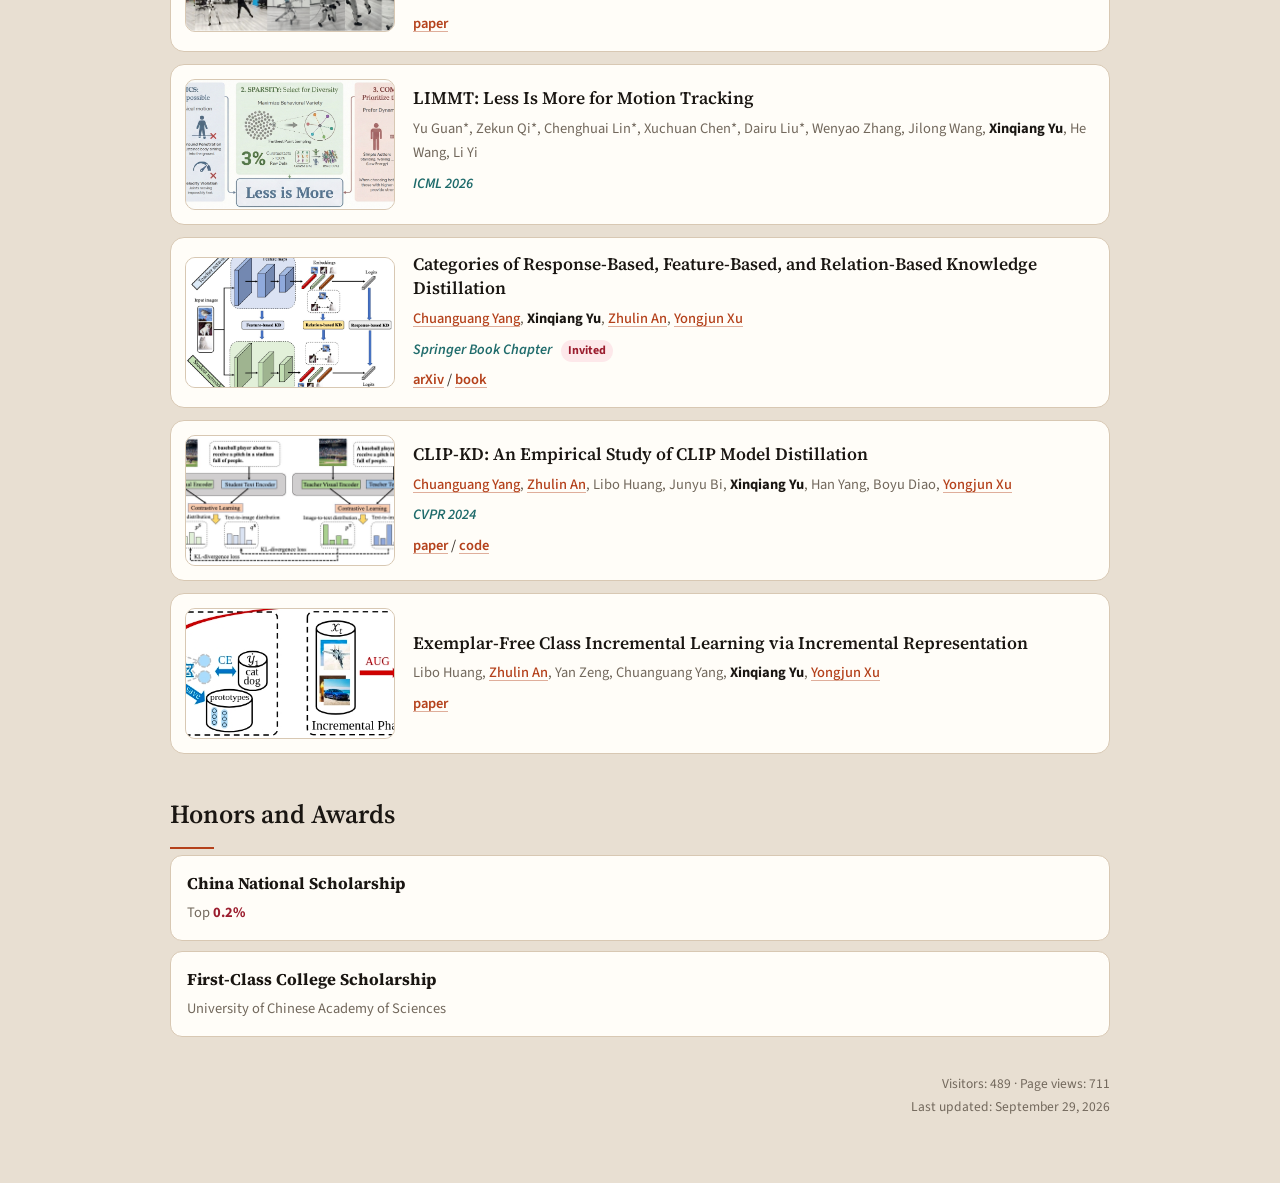
==== commit 033bbac5: "Mark DA-Nav as accepted at IEEE RA-L. Co-authored-by: Cursor <cursoragent@cursor.com>" ====
--- a/index.html
+++ b/index.html
@@ -67,7 +67,15 @@
         <div>
           <span class="papertitle">DA-Nav: Direction-Aware City-Scale Vision-Language Navigation</span>
           <p class="paper-authors">Ye Yuan*, Kehan Chen*, <strong>Xinqiang Yu</strong>*, Jiawei He, Yan Huang, <a href="https://oldoc.github.io">Zhulin An</a></p>
-          <p class="paper-meta"><span class="venue">Under review</span></p>
+          <p class="paper-meta"><span class="venue">IEEE Robotics and Automation Letters (RA-L)</span></p>
+          <p class="honor-row">
+            <span class="honor honor-best">
+              <svg viewBox="0 0 16 16" aria-hidden="true">
+                <path fill="currentColor" d="M2.5.5A.5.5 0 0 1 3 0h10a.5.5 0 0 1 .5.5q0 .807-.034 1.536a3 3 0 1 1-1.133 5.89c-.79 1.865-1.878 2.777-2.833 3.011v2.173l1.425.356c.194.048.377.135.537.255L13.3 15.1a.5.5 0 0 1-.3.9H3a.5.5 0 0 1-.3-.9l1.838-1.379c.16-.12.343-.207.537-.255L6.5 13.11v-2.173c-.955-.234-2.043-1.146-2.833-3.012a3 3 0 1 1-1.132-5.89A33 33 0 0 1 2.5.5m.099 2.54a2 2 0 0 0 .72 3.935c-.333-1.05-.588-2.346-.72-3.935m10.083 3.935a2 2 0 0 0 .72-3.935c-.133 1.59-.388 2.885-.72 3.935"/>
+              </svg>
+              Accepted
+            </span>
+          </p>
           <p class="paper-links"><a href="https://arxiv.org/pdf/2607.11638">paper</a></p>
         </div>
       </article>
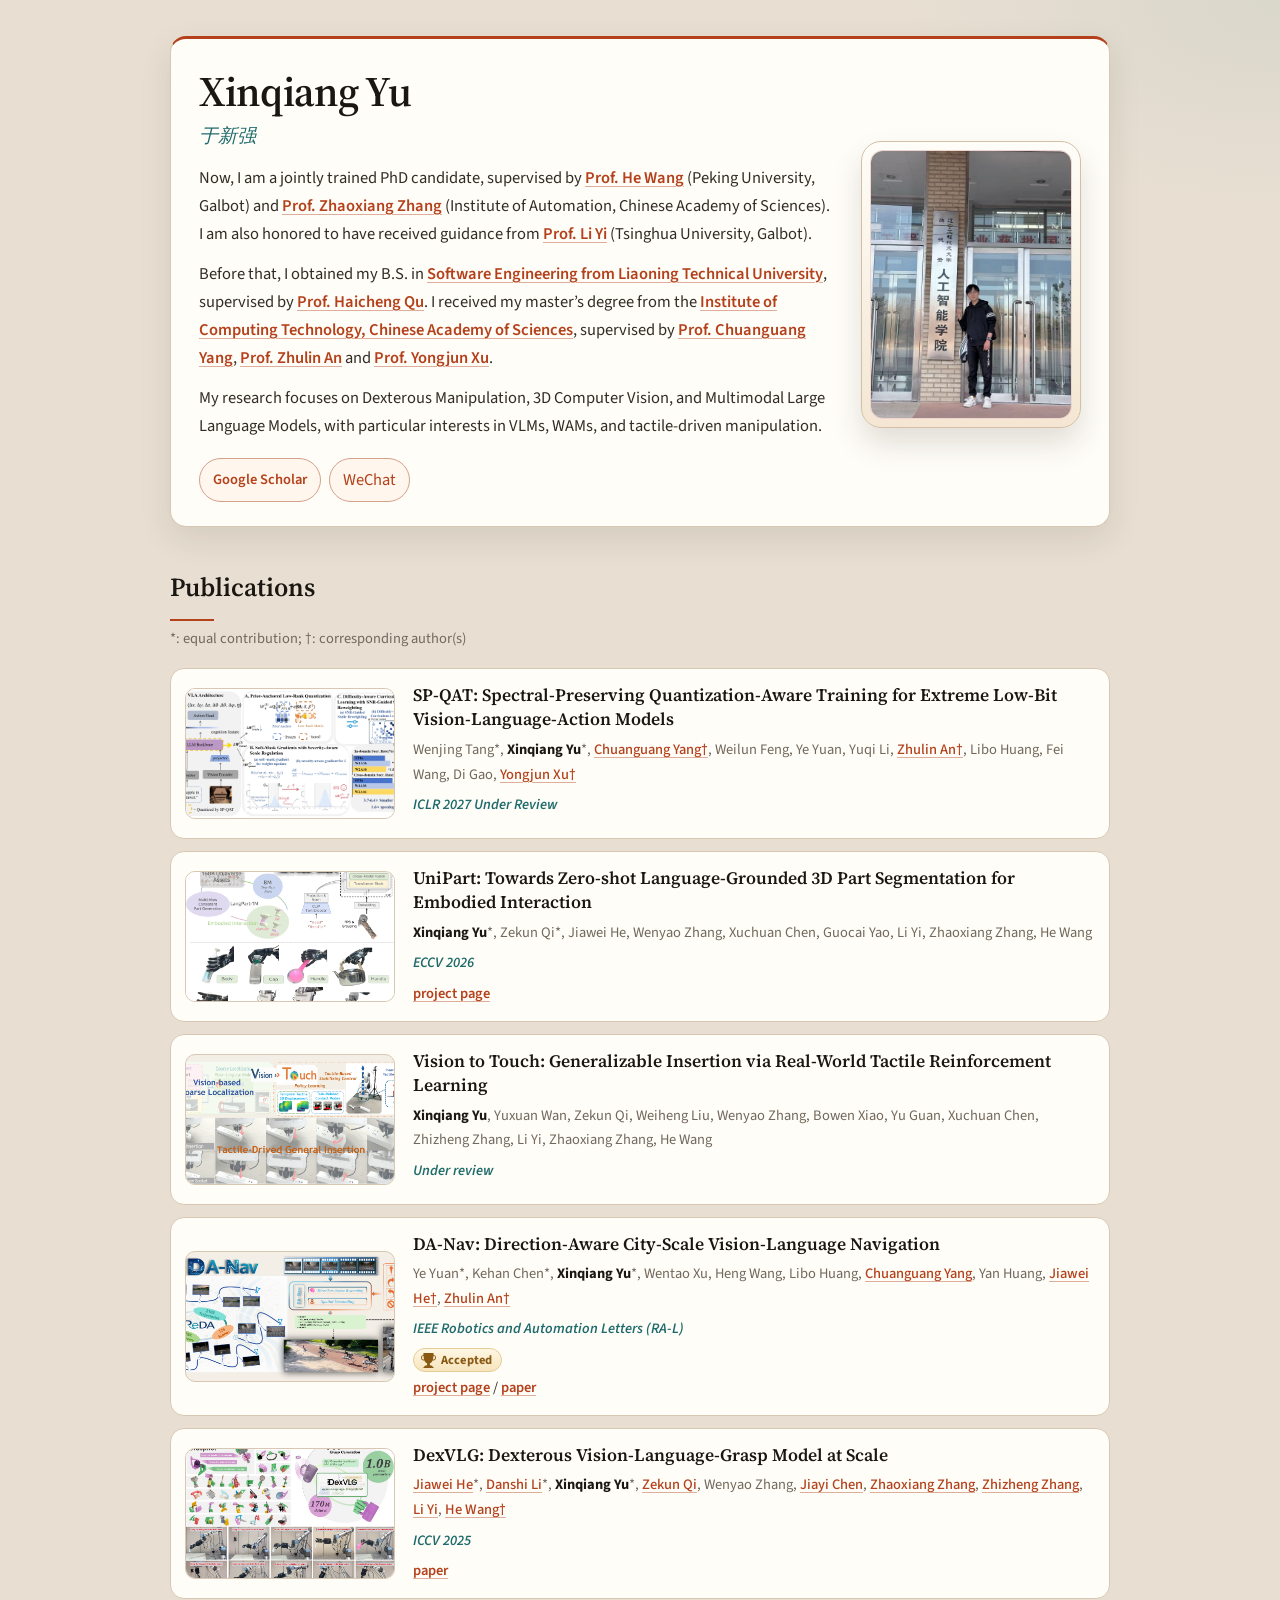
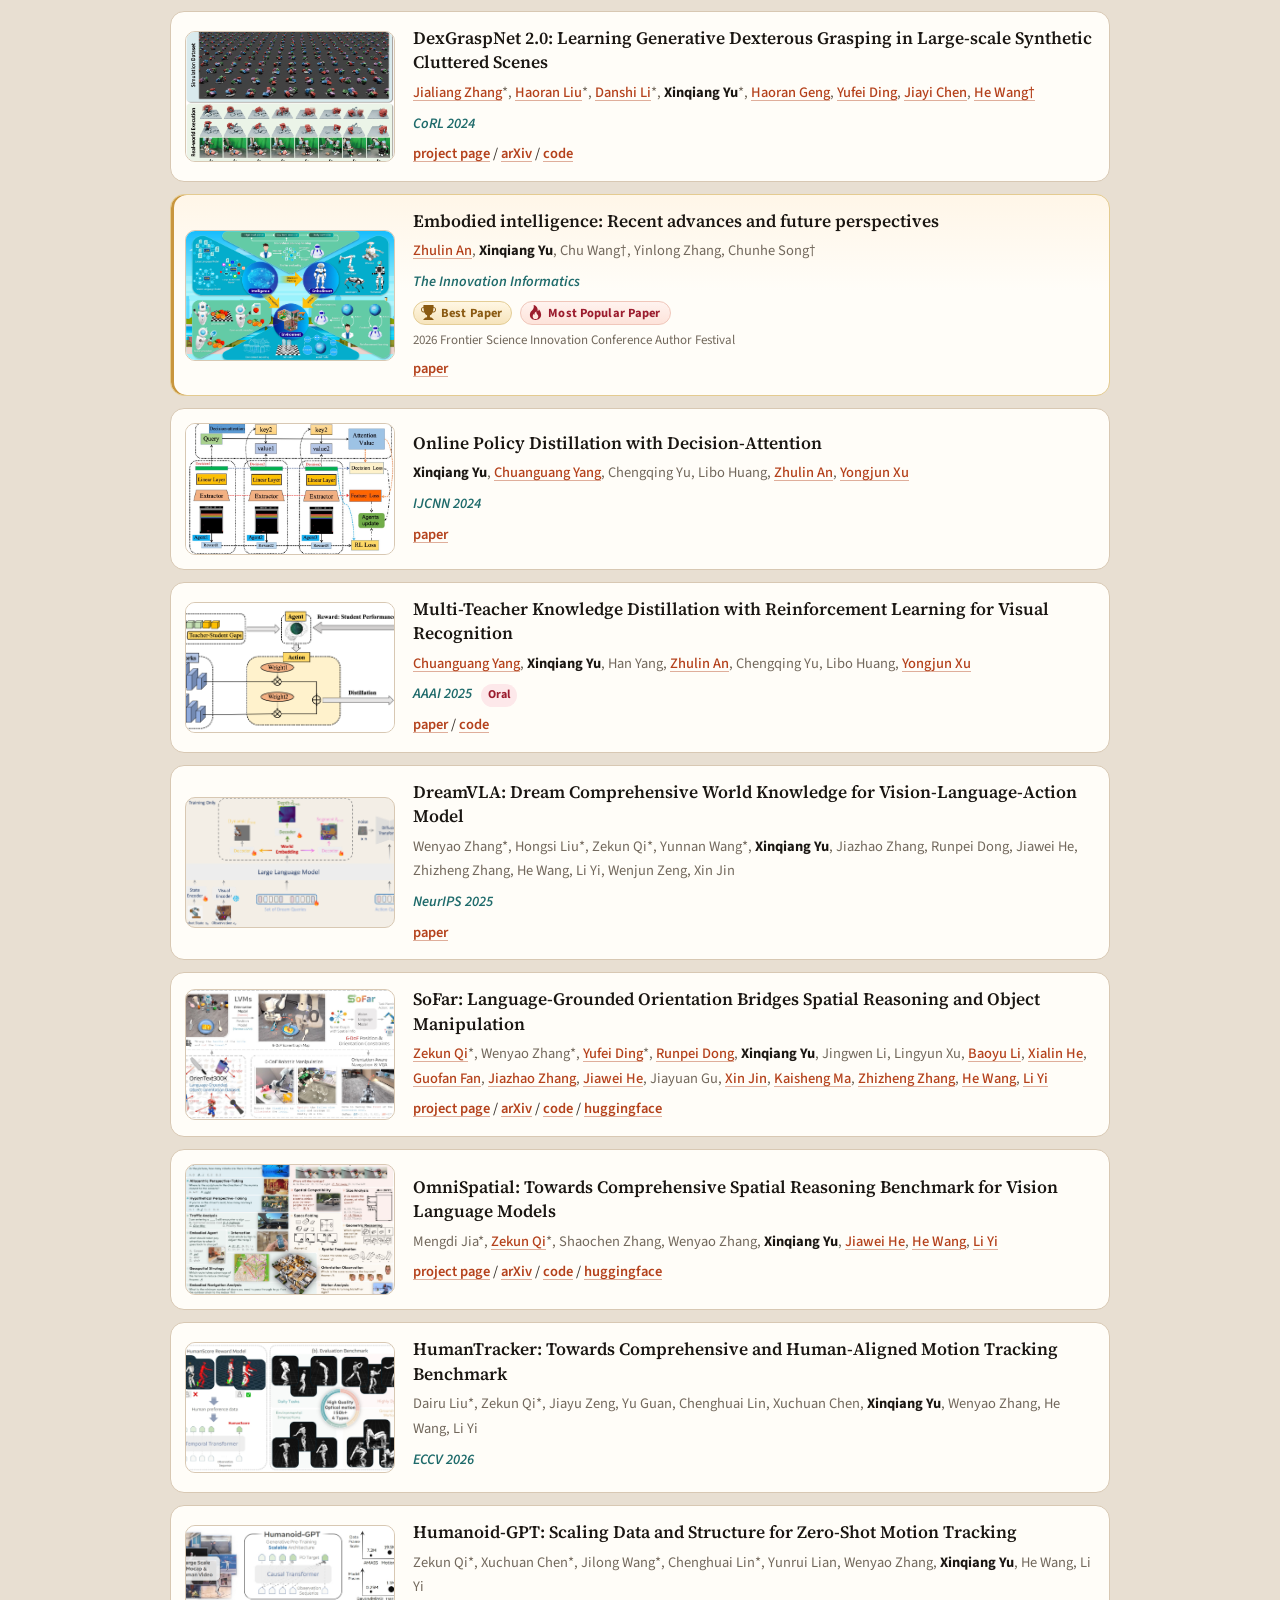
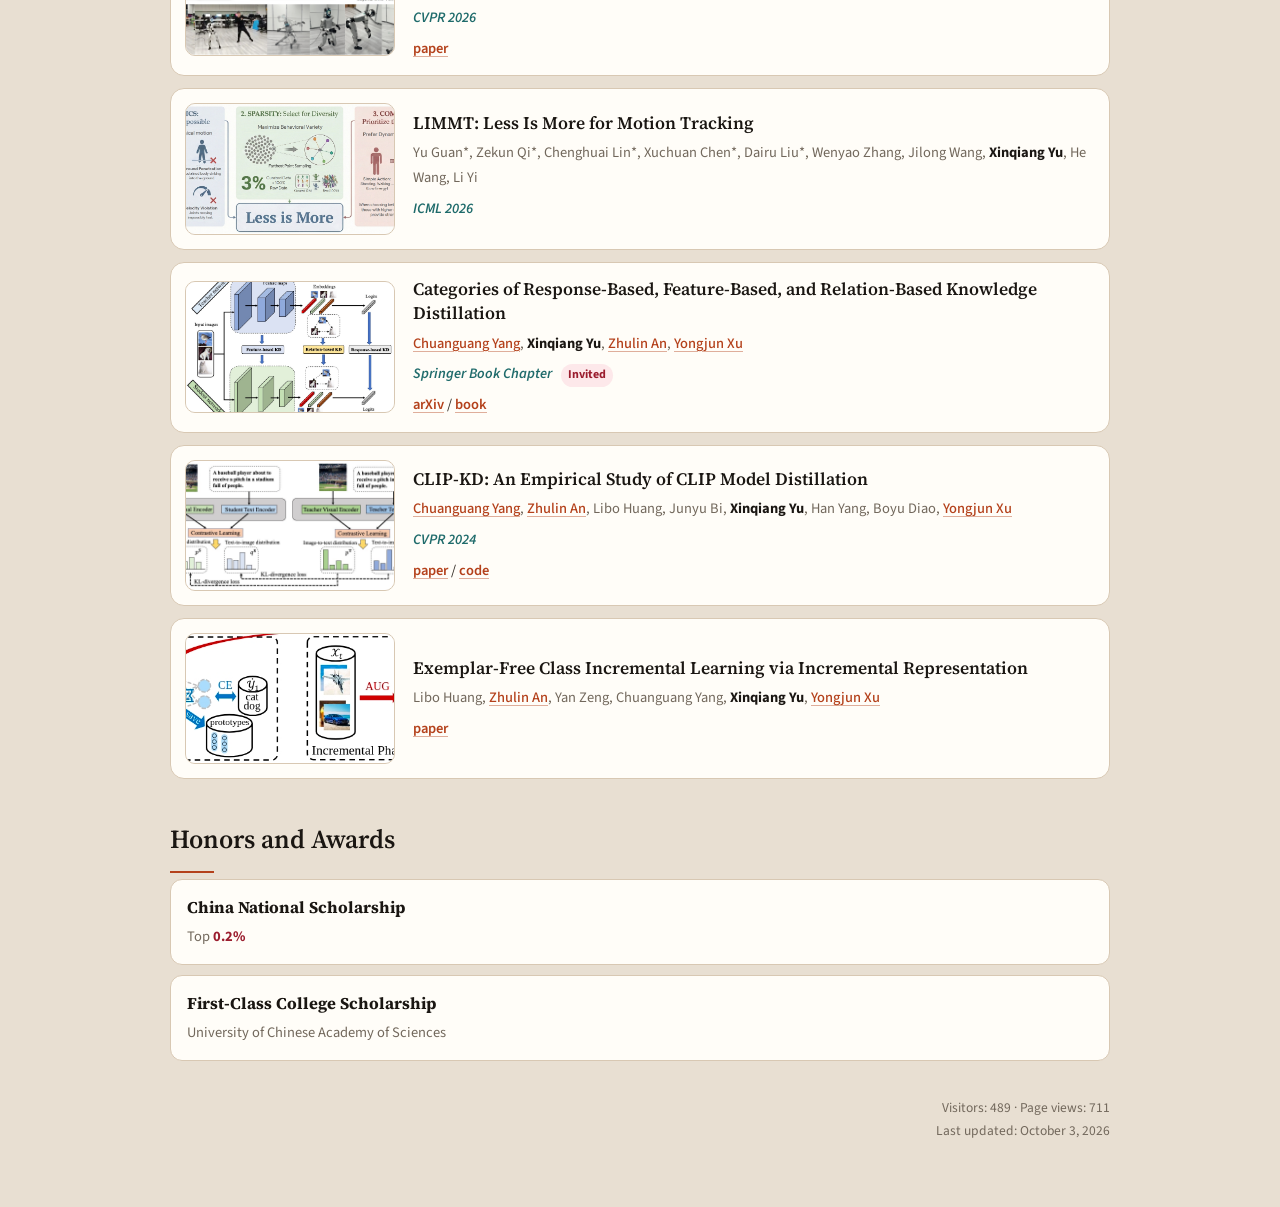
==== commit 37433a84: "Add a DA-Nav project page and link it from the paper list." ====
--- a/index.html
+++ b/index.html
@@ -66,7 +66,7 @@
         <img class="thumb" src="images/da_nav.png" alt="DA-Nav">
         <div>
           <span class="papertitle">DA-Nav: Direction-Aware City-Scale Vision-Language Navigation</span>
-          <p class="paper-authors">Ye Yuan*, Kehan Chen*, <strong>Xinqiang Yu</strong>*, Jiawei He, Yan Huang, <a href="https://oldoc.github.io">Zhulin An</a></p>
+          <p class="paper-authors">Ye Yuan*, Kehan Chen*, <strong>Xinqiang Yu</strong>*, Wentao Xu, Heng Wang, Libo Huang, <a href="https://winycg.github.io">Chuanguang Yang</a>, Yan Huang, <a href="https://jiaweihe.com">Jiawei He†</a>, <a href="https://oldoc.github.io">Zhulin An†</a></p>
           <p class="paper-meta"><span class="venue">IEEE Robotics and Automation Letters (RA-L)</span></p>
           <p class="honor-row">
             <span class="honor honor-best">
@@ -76,7 +76,10 @@
               Accepted
             </span>
           </p>
-          <p class="paper-links"><a href="https://arxiv.org/pdf/2607.11638">paper</a></p>
+          <p class="paper-links">
+            <a href="https://xinqiangyu.github.io/DA-Nav/">project page</a> /
+            <a href="https://arxiv.org/pdf/2607.11638">paper</a>
+          </p>
         </div>
       </article>
 
@@ -271,7 +274,7 @@
     <footer>
       Visitors: <span id="busuanzi_value_site_uv">--</span> ·
       Page views: <span id="busuanzi_value_site_pv">--</span><br>
-      Last updated: September 29, 2026
+      Last updated: October 3, 2026
     </footer>
   </div>
 
